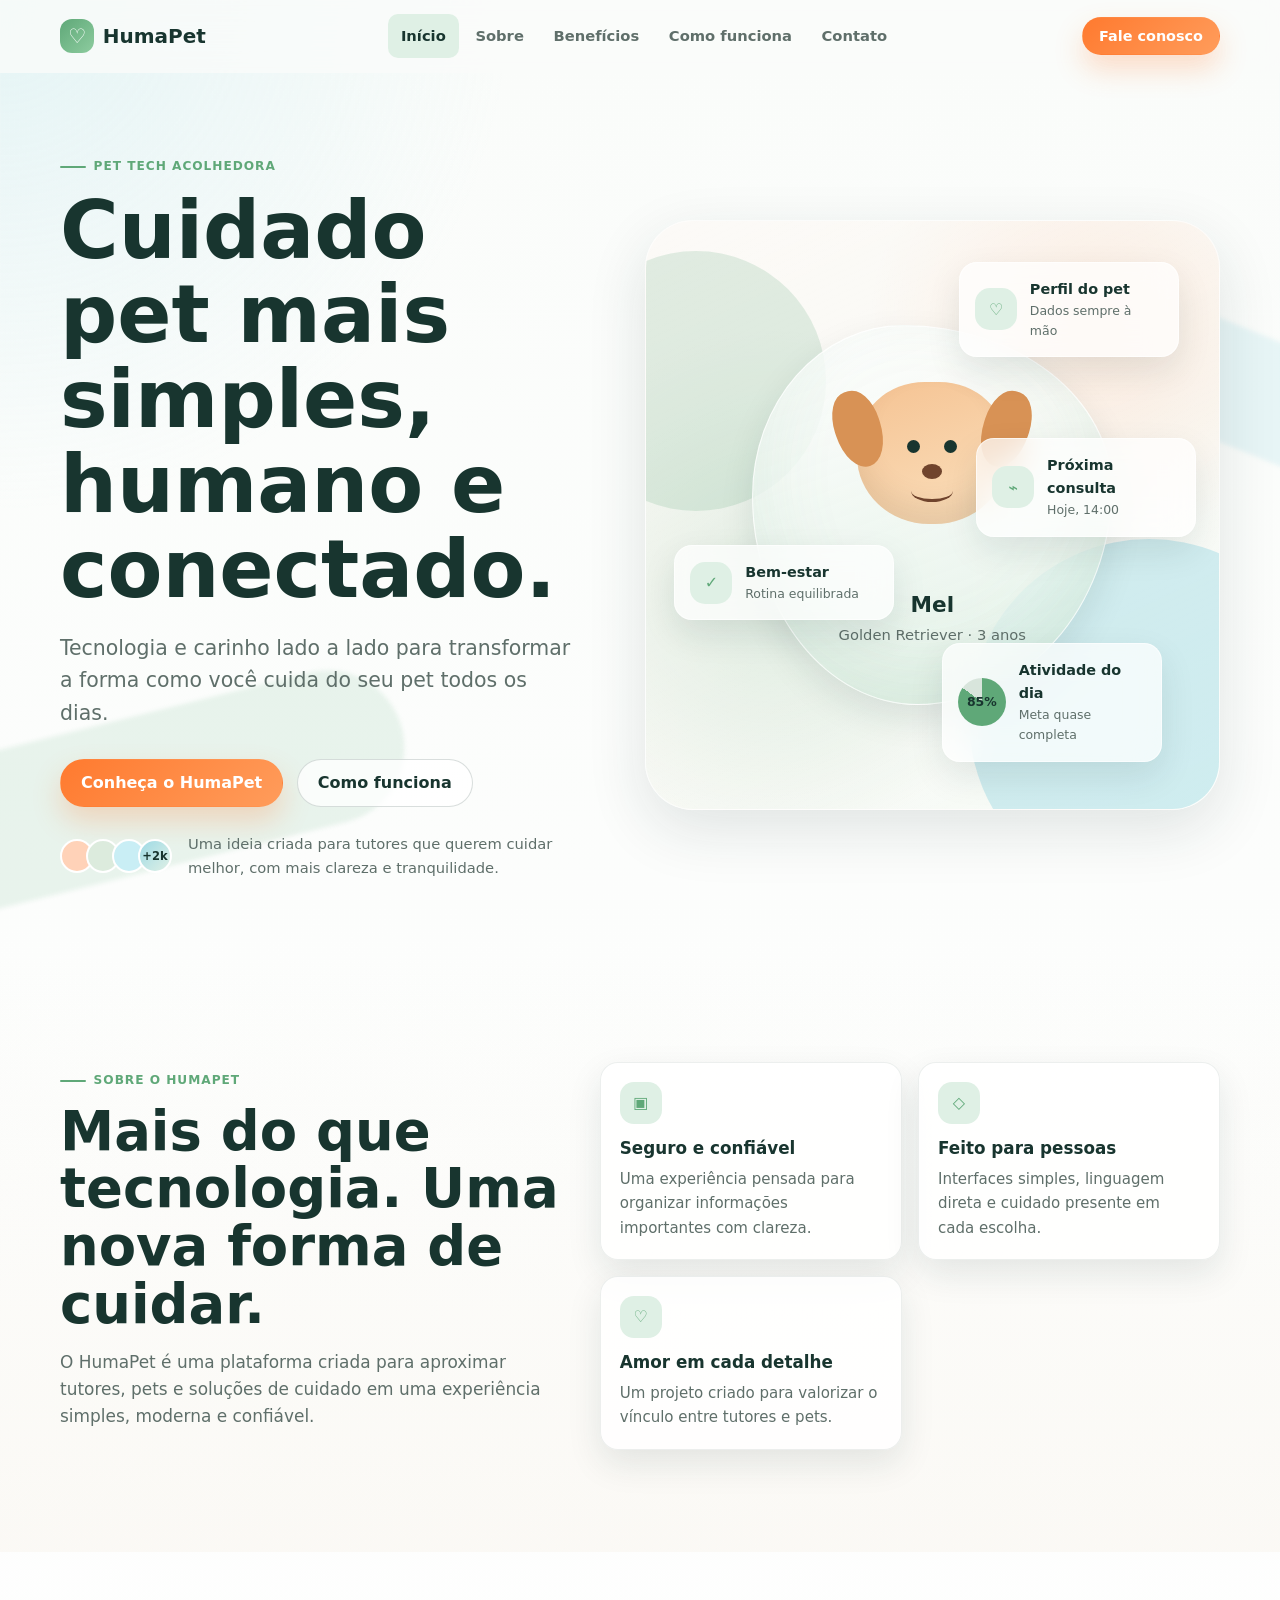
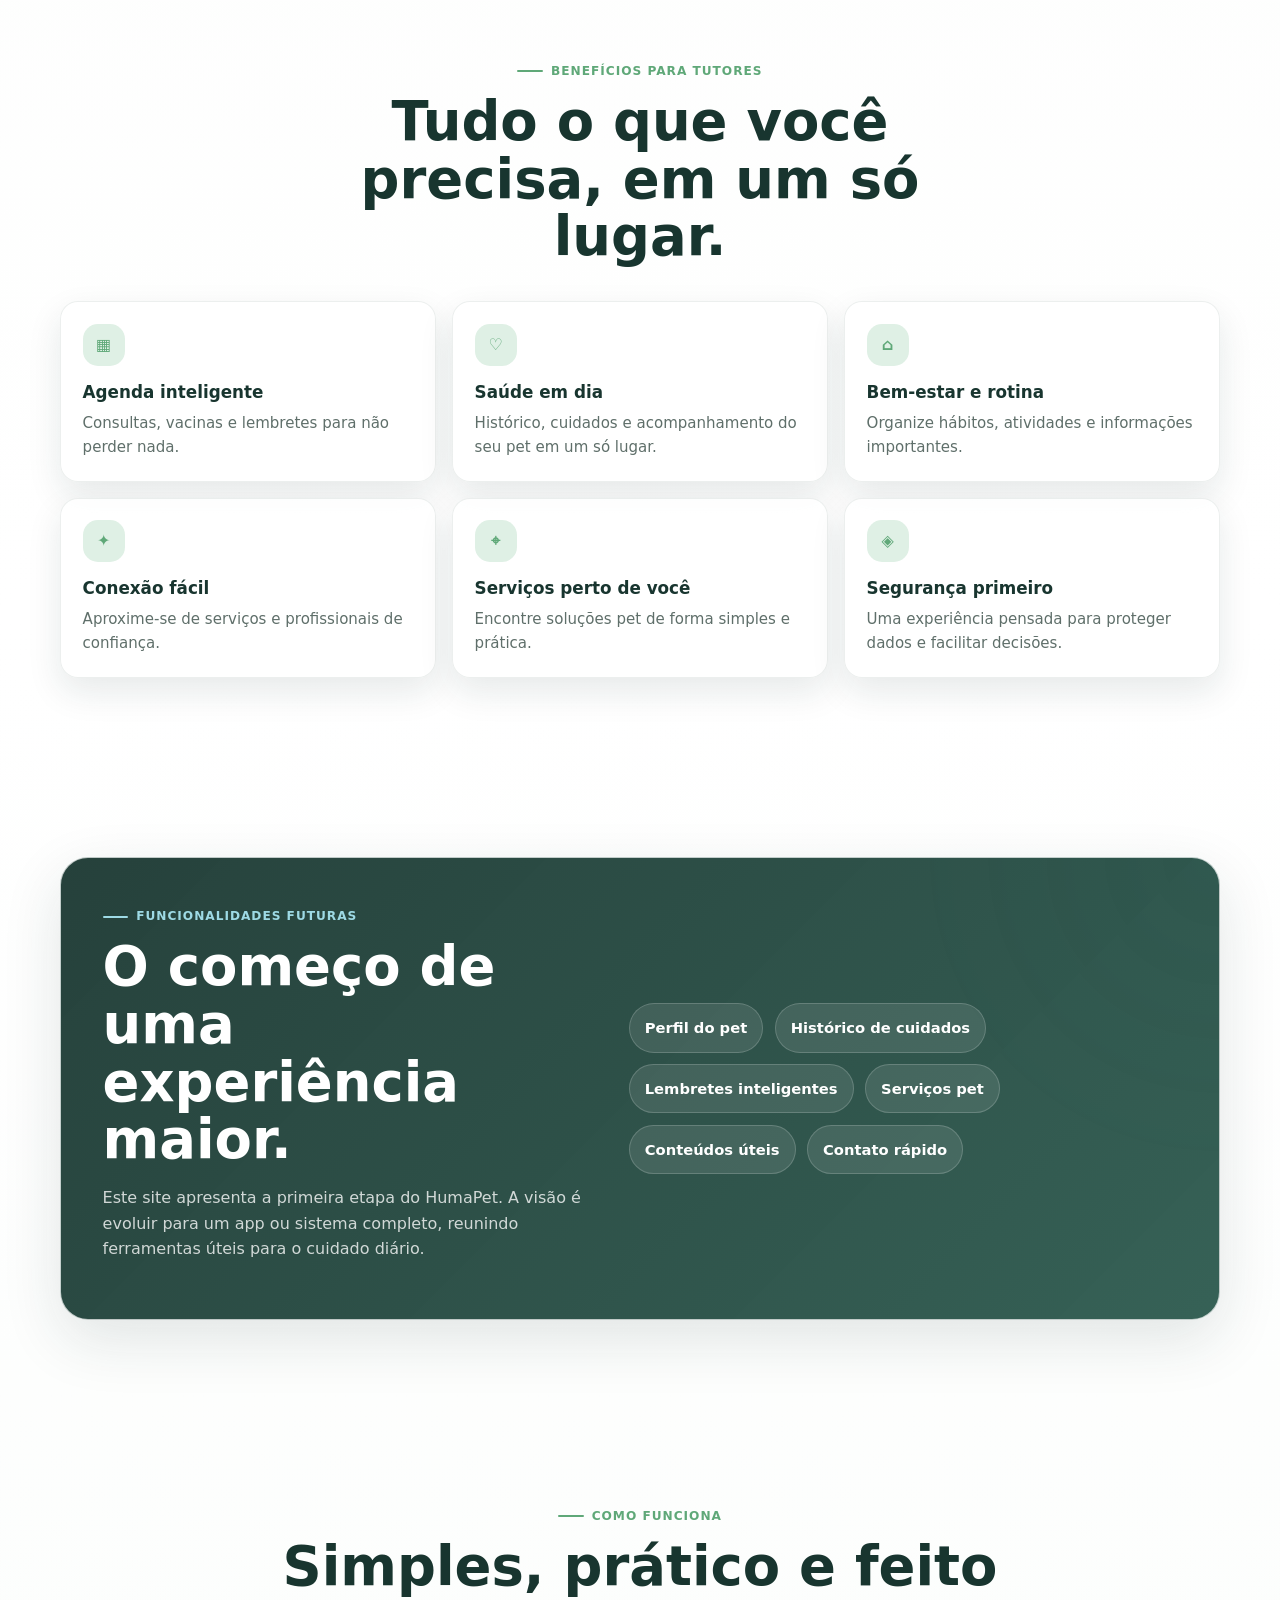
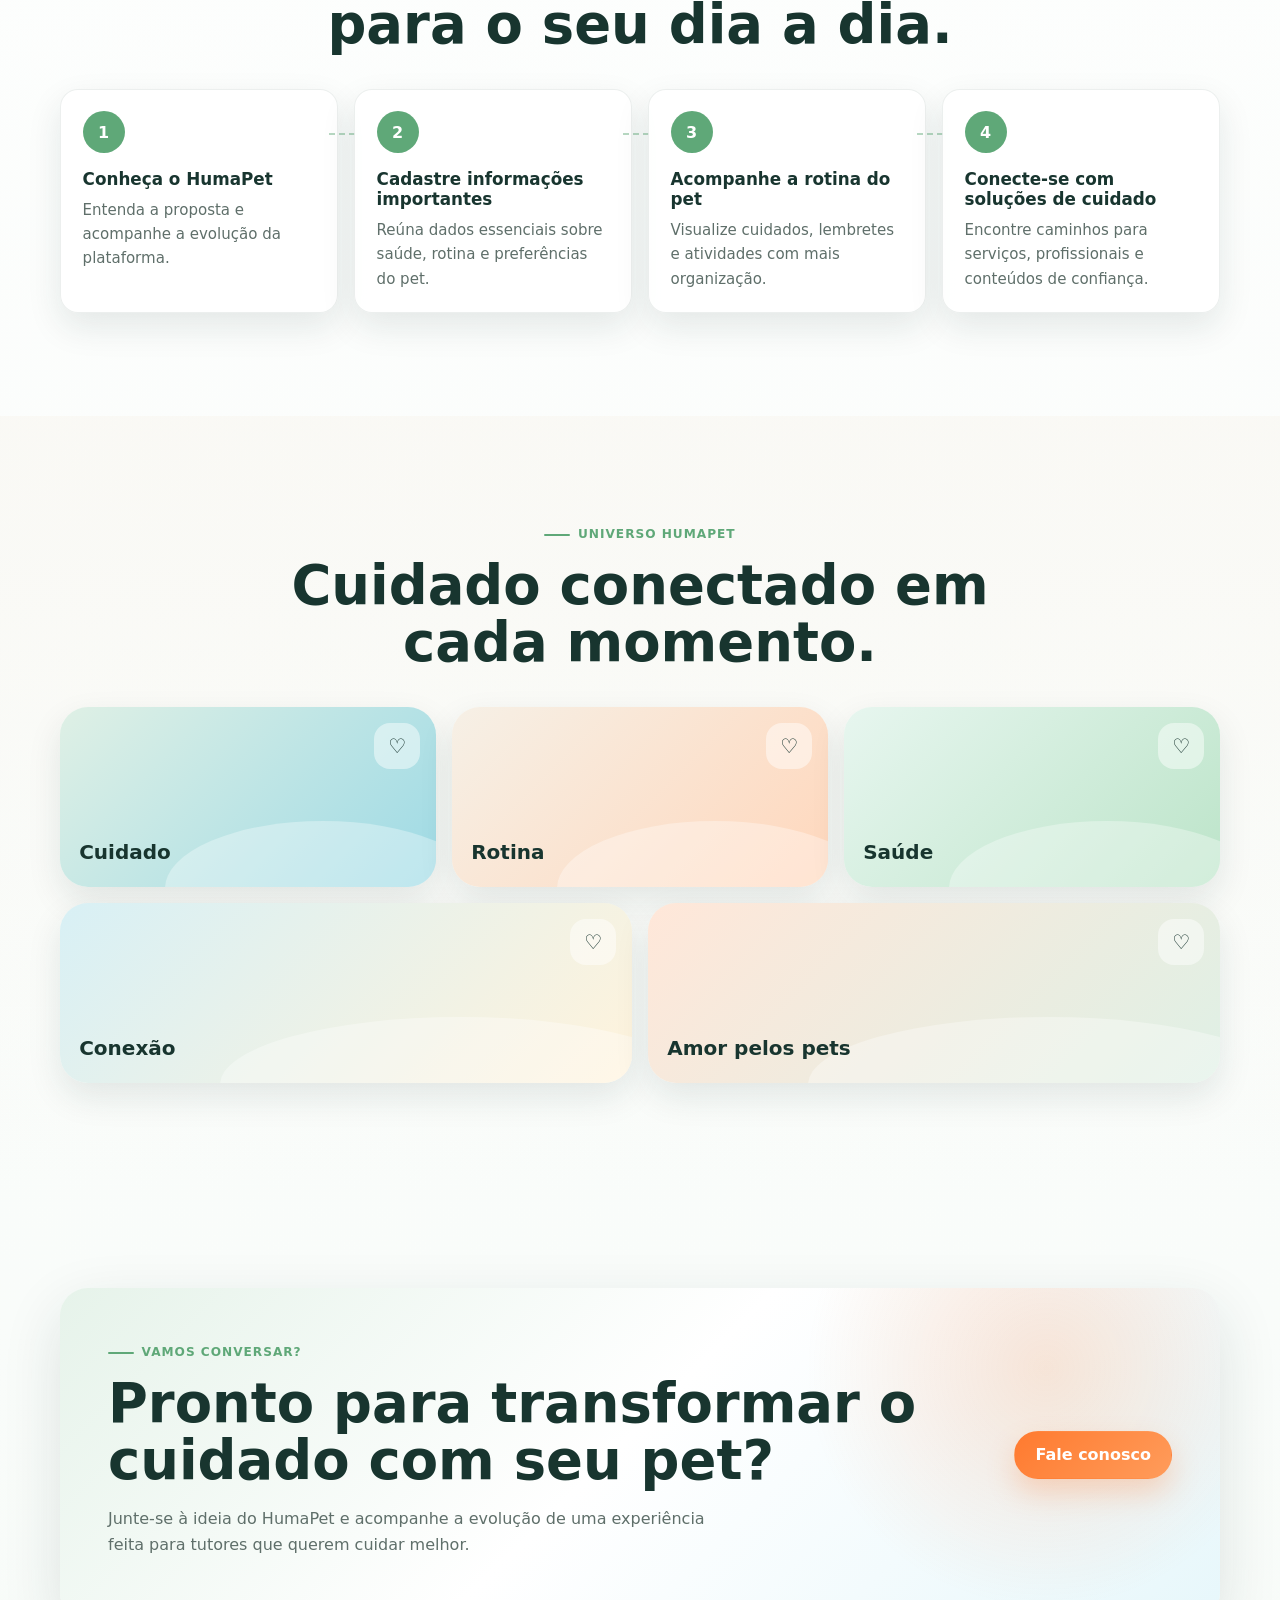
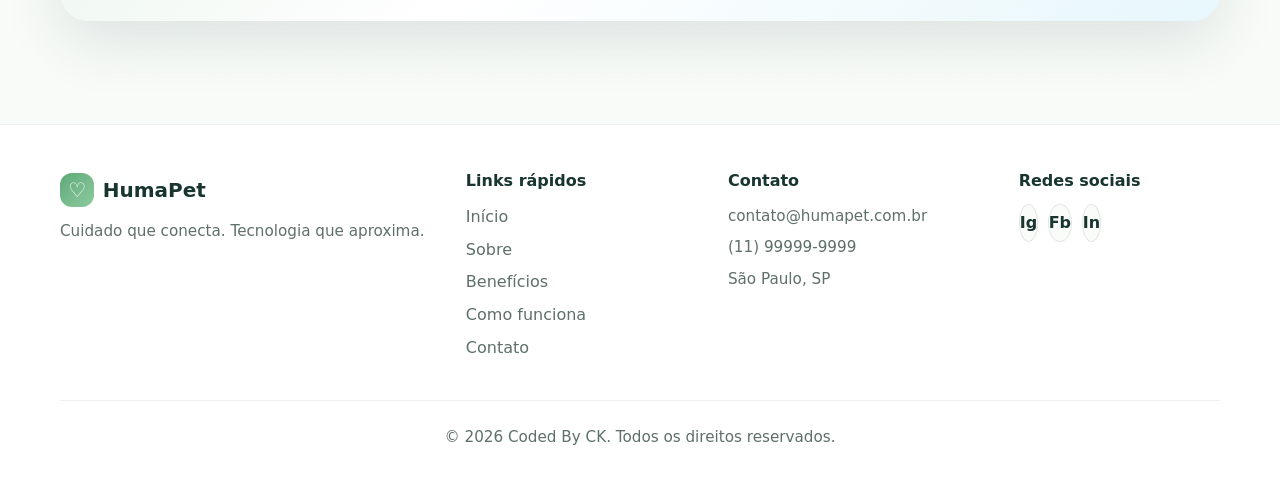
==== index.html @ 382ab10e "Adiciona projeto HumaPet Social completo" ====
<!DOCTYPE html>
<html lang="pt-BR">
<head>
  <meta charset="UTF-8">
  <meta name="viewport" content="width=device-width, initial-scale=1.0">
  <meta name="description" content="HumaPet é uma pet tech acolhedora que conecta tecnologia, cuidado animal e pessoas para simplificar a rotina de tutores e pets.">
  <meta name="keywords" content="HumaPet, pet tech, cuidado pet, saúde animal, tecnologia para pets, tutores">
  <meta name="author" content="Coded By CK">
  <meta name="theme-color" content="#5FA878">
  <title>HumaPet | Cuidado pet mais simples e conectado</title>
  <link rel="stylesheet" href="assets/css/style.css">
</head>
<body>
  <a class="skip-link" href="#inicio">Pular para o conteúdo</a>

  <header class="site-header" id="siteHeader">
    <nav class="navbar container" aria-label="Navegação principal">
      <a class="brand" href="#inicio" aria-label="HumaPet - início">
        <span class="brand-mark" aria-hidden="true">♡</span>
        <span>HumaPet</span>
      </a>

      <button class="menu-toggle" id="menuToggle" type="button" aria-label="Abrir menu" aria-controls="navMenu" aria-expanded="false">
        <span></span>
        <span></span>
        <span></span>
      </button>

      <div class="nav-menu" id="navMenu">
        <a href="#inicio">Início</a>
        <a href="#sobre">Sobre</a>
        <a href="#beneficios">Benefícios</a>
        <a href="#como-funciona">Como funciona</a>
        <a href="#contato">Contato</a>
      </div>

      <a class="btn btn-small btn-primary header-cta" href="https://wa.me/5500000000000" target="_blank" rel="noopener" aria-label="Fale conosco pelo WhatsApp">
        Fale conosco
      </a>
    </nav>
  </header>

  <main>
    <section class="hero section" id="inicio">
      <div class="hero-bg-shape shape-one" aria-hidden="true"></div>
      <div class="hero-bg-shape shape-two" aria-hidden="true"></div>

      <div class="container hero-grid">
        <div class="hero-content reveal">
          <span class="section-kicker">Pet tech acolhedora</span>
          <h1>Cuidado pet mais simples, humano e conectado.</h1>
          <p>
            Tecnologia e carinho lado a lado para transformar a forma como você cuida do seu pet todos os dias.
          </p>

          <div class="hero-actions">
            <a class="btn btn-primary" href="#sobre">Conheça o HumaPet</a>
            <a class="btn btn-secondary" href="#como-funciona">Como funciona</a>
          </div>

          <div class="hero-trust" aria-label="Indicadores de confiança">
            <div class="avatar-stack" aria-hidden="true">
              <span></span>
              <span></span>
              <span></span>
              <span>+2k</span>
            </div>
            <p>Uma ideia criada para tutores que querem cuidar melhor, com mais clareza e tranquilidade.</p>
          </div>
        </div>

        <div class="hero-visual reveal" aria-label="Prévia visual do ecossistema HumaPet">
          <div class="pet-orbit" aria-hidden="true">
            <div class="pet-card pet-main">
              <div class="pet-face">
                <span class="ear left"></span>
                <span class="ear right"></span>
                <span class="eye left"></span>
                <span class="eye right"></span>
                <span class="nose"></span>
                <span class="smile"></span>
              </div>
              <div>
                <strong>Mel</strong>
                <span>Golden Retriever · 3 anos</span>
              </div>
            </div>
          </div>

          <article class="floating-card profile-card">
            <span class="card-icon">♡</span>
            <div>
              <strong>Perfil do pet</strong>
              <small>Dados sempre à mão</small>
            </div>
          </article>

          <article class="floating-card consult-card">
            <span class="card-icon">⌁</span>
            <div>
              <strong>Próxima consulta</strong>
              <small>Hoje, 14:00</small>
            </div>
          </article>

          <article class="floating-card wellness-card">
            <span class="card-icon">✓</span>
            <div>
              <strong>Bem-estar</strong>
              <small>Rotina equilibrada</small>
            </div>
          </article>

          <article class="floating-card activity-card">
            <div class="progress-ring" aria-hidden="true">85%</div>
            <div>
              <strong>Atividade do dia</strong>
              <small>Meta quase completa</small>
            </div>
          </article>
        </div>
      </div>
    </section>

    <section class="section about" id="sobre">
      <div class="container split-layout">
        <div class="section-copy reveal">
          <span class="section-kicker">Sobre o HumaPet</span>
          <h2>Mais do que tecnologia. Uma nova forma de cuidar.</h2>
          <p>
            O HumaPet é uma plataforma criada para aproximar tutores, pets e soluções de cuidado em uma experiência simples, moderna e confiável.
          </p>
        </div>

        <div class="mini-card-grid">
          <article class="mini-card reveal">
            <span>▣</span>
            <h3>Seguro e confiável</h3>
            <p>Uma experiência pensada para organizar informações importantes com clareza.</p>
          </article>
          <article class="mini-card reveal">
            <span>◇</span>
            <h3>Feito para pessoas</h3>
            <p>Interfaces simples, linguagem direta e cuidado presente em cada escolha.</p>
          </article>
          <article class="mini-card reveal">
            <span>♡</span>
            <h3>Amor em cada detalhe</h3>
            <p>Um projeto criado para valorizar o vínculo entre tutores e pets.</p>
          </article>
        </div>
      </div>
    </section>

    <section class="section benefits" id="beneficios">
      <div class="container">
        <div class="section-heading reveal">
          <span class="section-kicker">Benefícios para tutores</span>
          <h2>Tudo o que você precisa, em um só lugar.</h2>
        </div>

        <div class="card-grid">
          <article class="feature-card reveal">
            <span class="feature-icon">▦</span>
            <h3>Agenda inteligente</h3>
            <p>Consultas, vacinas e lembretes para não perder nada.</p>
          </article>
          <article class="feature-card reveal">
            <span class="feature-icon">♡</span>
            <h3>Saúde em dia</h3>
            <p>Histórico, cuidados e acompanhamento do seu pet em um só lugar.</p>
          </article>
          <article class="feature-card reveal">
            <span class="feature-icon">⌂</span>
            <h3>Bem-estar e rotina</h3>
            <p>Organize hábitos, atividades e informações importantes.</p>
          </article>
          <article class="feature-card reveal">
            <span class="feature-icon">✦</span>
            <h3>Conexão fácil</h3>
            <p>Aproxime-se de serviços e profissionais de confiança.</p>
          </article>
          <article class="feature-card reveal">
            <span class="feature-icon">⌖</span>
            <h3>Serviços perto de você</h3>
            <p>Encontre soluções pet de forma simples e prática.</p>
          </article>
          <article class="feature-card reveal">
            <span class="feature-icon">◈</span>
            <h3>Segurança primeiro</h3>
            <p>Uma experiência pensada para proteger dados e facilitar decisões.</p>
          </article>
        </div>
      </div>
    </section>

    <section class="section future" id="funcionalidades">
      <div class="container feature-strip reveal">
        <div>
          <span class="section-kicker">Funcionalidades futuras</span>
          <h2>O começo de uma experiência maior.</h2>
          <p>
            Este site apresenta a primeira etapa do HumaPet. A visão é evoluir para um app ou sistema completo, reunindo ferramentas úteis para o cuidado diário.
          </p>
        </div>

        <div class="future-list" aria-label="Funcionalidades previstas">
          <span>Perfil do pet</span>
          <span>Histórico de cuidados</span>
          <span>Lembretes inteligentes</span>
          <span>Serviços pet</span>
          <span>Conteúdos úteis</span>
          <span>Contato rápido</span>
        </div>
      </div>
    </section>

    <section class="section how" id="como-funciona">
      <div class="container">
        <div class="section-heading reveal">
          <span class="section-kicker">Como funciona</span>
          <h2>Simples, prático e feito para o seu dia a dia.</h2>
        </div>

        <div class="steps">
          <article class="step-card reveal">
            <span>1</span>
            <h3>Conheça o HumaPet</h3>
            <p>Entenda a proposta e acompanhe a evolução da plataforma.</p>
          </article>
          <article class="step-card reveal">
            <span>2</span>
            <h3>Cadastre informações importantes</h3>
            <p>Reúna dados essenciais sobre saúde, rotina e preferências do pet.</p>
          </article>
          <article class="step-card reveal">
            <span>3</span>
            <h3>Acompanhe a rotina do pet</h3>
            <p>Visualize cuidados, lembretes e atividades com mais organização.</p>
          </article>
          <article class="step-card reveal">
            <span>4</span>
            <h3>Conecte-se com soluções de cuidado</h3>
            <p>Encontre caminhos para serviços, profissionais e conteúdos de confiança.</p>
          </article>
        </div>
      </div>
    </section>

    <section class="section visual-gallery" aria-labelledby="galeria-title">
      <div class="container">
        <div class="section-heading reveal">
          <span class="section-kicker">Universo HumaPet</span>
          <h2 id="galeria-title">Cuidado conectado em cada momento.</h2>
        </div>

        <div class="gallery-grid">
          <article class="gallery-card care reveal">
            <span>Cuidado</span>
          </article>
          <article class="gallery-card routine reveal">
            <span>Rotina</span>
          </article>
          <article class="gallery-card health reveal">
            <span>Saúde</span>
          </article>
          <article class="gallery-card connection reveal">
            <span>Conexão</span>
          </article>
          <article class="gallery-card love reveal">
            <span>Amor pelos pets</span>
          </article>
        </div>
      </div>
    </section>

    <section class="section final-cta" id="contato">
      <div class="container cta-panel reveal">
        <div>
          <span class="section-kicker">Vamos conversar?</span>
          <h2>Pronto para transformar o cuidado com seu pet?</h2>
          <p>
            Junte-se à ideia do HumaPet e acompanhe a evolução de uma experiência feita para tutores que querem cuidar melhor.
          </p>
        </div>
        <a class="btn btn-primary" href="https://wa.me/5500000000000" target="_blank" rel="noopener" aria-label="Fale conosco pelo WhatsApp">
          Fale conosco
        </a>
      </div>
    </section>
  </main>

  <footer class="site-footer">
    <div class="container footer-grid">
      <div>
        <a class="brand footer-brand" href="#inicio" aria-label="HumaPet - início">
          <span class="brand-mark" aria-hidden="true">♡</span>
          <span>HumaPet</span>
        </a>
        <p>Cuidado que conecta. Tecnologia que aproxima.</p>
      </div>

      <div>
        <h2>Links rápidos</h2>
        <a href="#inicio">Início</a>
        <a href="#sobre">Sobre</a>
        <a href="#beneficios">Benefícios</a>
        <a href="#como-funciona">Como funciona</a>
        <a href="#contato">Contato</a>
      </div>

      <div>
        <h2>Contato</h2>
        <p>contato@humapet.com.br</p>
        <p>(11) 99999-9999</p>
        <p>São Paulo, SP</p>
      </div>

      <div>
        <h2>Redes sociais</h2>
        <div class="social-links">
          <a href="#" aria-label="Instagram da HumaPet">Ig</a>
          <a href="#" aria-label="Facebook da HumaPet">Fb</a>
          <a href="#" aria-label="LinkedIn da HumaPet">In</a>
        </div>
      </div>
    </div>

    <div class="container footer-bottom">
      <p>© 2026 Coded By CK. Todos os direitos reservados.</p>
    </div>
  </footer>

  <button class="back-to-top" id="backToTop" type="button" aria-label="Voltar ao topo">↑</button>

  <script src="assets/js/script.js"></script>
</body>
</html>
---- assets/css/style.css ----
:root {
  --color-primary: #5fa878;
  --color-primary-soft: #dff0e5;
  --color-primary-dark: #18352f;
  --color-aqua: #9edae5;
  --color-cream: #f6f0e6;
  --color-ice: #fafcfa;
  --color-white: #ffffff;
  --color-cta: #ff7a2f;
  --color-cta-dark: #de5d17;
  --color-text: #17211f;
  --color-muted: #5f6f6a;
  --color-line: rgba(23, 33, 31, 0.1);
  --shadow-soft: 0 20px 60px rgba(24, 53, 47, 0.12);
  --shadow-card: 0 14px 34px rgba(24, 53, 47, 0.1);
  --radius-sm: 10px;
  --radius-md: 18px;
  --radius-lg: 28px;
  --container: 1160px;
  --section-space: clamp(4rem, 8vw, 7rem);
}

* {
  box-sizing: border-box;
}

html {
  scroll-behavior: smooth;
  scroll-padding-top: 88px;
}

body {
  margin: 0;
  font-family: system-ui, -apple-system, BlinkMacSystemFont, "Segoe UI", sans-serif;
  color: var(--color-text);
  background:
    radial-gradient(circle at top left, rgba(158, 218, 229, 0.24), transparent 32rem),
    linear-gradient(180deg, var(--color-ice), #ffffff 42%, #f7fbf8);
  line-height: 1.6;
  overflow-x: hidden;
}

img,
svg {
  max-width: 100%;
  display: block;
}

a {
  color: inherit;
  text-decoration: none;
}

button,
input,
textarea {
  font: inherit;
}

:focus-visible {
  outline: 3px solid rgba(255, 122, 47, 0.55);
  outline-offset: 4px;
}

.skip-link {
  position: fixed;
  top: 1rem;
  left: 1rem;
  z-index: 1000;
  transform: translateY(-160%);
  padding: 0.75rem 1rem;
  border-radius: var(--radius-sm);
  background: var(--color-primary-dark);
  color: var(--color-white);
  transition: transform 0.2s ease;
}

.skip-link:focus {
  transform: translateY(0);
}

.container {
  width: min(var(--container), calc(100% - 2rem));
  margin-inline: auto;
}

.section {
  position: relative;
  padding-block: var(--section-space);
}

.section-kicker {
  display: inline-flex;
  align-items: center;
  gap: 0.5rem;
  margin-bottom: 0.75rem;
  color: var(--color-primary);
  font-size: 0.76rem;
  font-weight: 800;
  letter-spacing: 0.08em;
  text-transform: uppercase;
}

.section-kicker::before {
  content: "";
  width: 1.6rem;
  height: 2px;
  border-radius: 99px;
  background: currentColor;
}

h1,
h2,
h3,
p {
  margin-top: 0;
}

h1,
h2 {
  color: var(--color-primary-dark);
  line-height: 1.06;
}

h1 {
  max-width: 680px;
  margin-bottom: 1.2rem;
  font-size: clamp(2.45rem, 8vw, 5rem);
}

h2 {
  margin-bottom: 1rem;
  font-size: clamp(2rem, 5vw, 3.4rem);
}

h3 {
  margin-bottom: 0.55rem;
  color: var(--color-primary-dark);
  font-size: 1.05rem;
  line-height: 1.2;
}

p {
  color: var(--color-muted);
}

.btn {
  display: inline-flex;
  align-items: center;
  justify-content: center;
  min-height: 48px;
  padding: 0.85rem 1.25rem;
  border: 1px solid transparent;
  border-radius: 999px;
  font-weight: 800;
  line-height: 1;
  transition: transform 0.2s ease, box-shadow 0.2s ease, background 0.2s ease, border-color 0.2s ease;
}

.btn:hover {
  transform: translateY(-2px);
}

.btn-primary {
  background: linear-gradient(135deg, var(--color-cta), #ff9c5b);
  color: var(--color-white);
  box-shadow: 0 14px 28px rgba(255, 122, 47, 0.25);
}

.btn-primary:hover {
  background: linear-gradient(135deg, var(--color-cta-dark), var(--color-cta));
}

.btn-secondary {
  border-color: rgba(24, 53, 47, 0.16);
  background: rgba(255, 255, 255, 0.78);
  color: var(--color-primary-dark);
}

.btn-secondary:hover {
  border-color: rgba(95, 168, 120, 0.42);
  box-shadow: var(--shadow-card);
}

.btn-small {
  min-height: 38px;
  padding: 0.7rem 1rem;
  font-size: 0.9rem;
}

.site-header {
  position: sticky;
  top: 0;
  z-index: 100;
  border-bottom: 1px solid transparent;
  background: rgba(250, 252, 250, 0.78);
  backdrop-filter: blur(18px);
  transition: box-shadow 0.2s ease, border-color 0.2s ease, background 0.2s ease;
}

.site-header.is-scrolled {
  border-color: rgba(24, 53, 47, 0.08);
  background: rgba(250, 252, 250, 0.92);
  box-shadow: 0 10px 30px rgba(24, 53, 47, 0.08);
}

.navbar {
  display: flex;
  align-items: center;
  justify-content: space-between;
  min-height: 72px;
  gap: 1rem;
}

.brand {
  display: inline-flex;
  align-items: center;
  gap: 0.55rem;
  color: var(--color-primary-dark);
  font-size: 1.25rem;
  font-weight: 900;
}

.brand-mark {
  display: grid;
  place-items: center;
  width: 34px;
  height: 34px;
  border-radius: 12px;
  background: linear-gradient(135deg, var(--color-primary), #8dcc9f);
  color: var(--color-white);
  line-height: 1;
}

.menu-toggle {
  position: relative;
  z-index: 102;
  display: grid;
  gap: 5px;
  width: 44px;
  height: 44px;
  padding: 0.75rem;
  border: 1px solid rgba(24, 53, 47, 0.12);
  border-radius: 50%;
  background: rgba(255, 255, 255, 0.78);
  cursor: pointer;
}

.menu-toggle span {
  display: block;
  height: 2px;
  border-radius: 99px;
  background: var(--color-primary-dark);
  transition: transform 0.2s ease, opacity 0.2s ease;
}

.menu-toggle.is-open span:nth-child(1) {
  transform: translateY(7px) rotate(45deg);
}

.menu-toggle.is-open span:nth-child(2) {
  opacity: 0;
}

.menu-toggle.is-open span:nth-child(3) {
  transform: translateY(-7px) rotate(-45deg);
}

.nav-menu {
  position: fixed;
  inset: 72px 1rem auto;
  z-index: 101;
  display: grid;
  gap: 0.3rem;
  padding: 1rem;
  border: 1px solid rgba(24, 53, 47, 0.1);
  border-radius: var(--radius-md);
  background: rgba(255, 255, 255, 0.96);
  box-shadow: var(--shadow-soft);
  opacity: 0;
  pointer-events: none;
  transform: translateY(-12px);
  transition: opacity 0.2s ease, transform 0.2s ease;
}

.nav-menu.is-open {
  opacity: 1;
  pointer-events: auto;
  transform: translateY(0);
}

.nav-menu a {
  padding: 0.85rem 1rem;
  border-radius: var(--radius-sm);
  color: var(--color-muted);
  font-weight: 750;
}

.nav-menu a:hover,
.nav-menu a.is-active {
  background: var(--color-primary-soft);
  color: var(--color-primary-dark);
}

.header-cta {
  display: none;
}

.hero {
  min-height: calc(100svh - 72px);
  display: grid;
  align-items: center;
  padding-top: clamp(3rem, 6vw, 5rem);
}

.hero-grid {
  display: grid;
  gap: 3rem;
  align-items: center;
}

.hero-content p {
  max-width: 580px;
  margin-bottom: 1.8rem;
  font-size: clamp(1.05rem, 2vw, 1.28rem);
}

.hero-actions {
  display: flex;
  flex-wrap: wrap;
  gap: 0.85rem;
}

.hero-trust {
  display: flex;
  align-items: center;
  gap: 1rem;
  margin-top: 1.6rem;
}

.hero-trust p {
  max-width: 430px;
  margin: 0;
  font-size: 0.92rem;
}

.avatar-stack {
  display: flex;
  flex-shrink: 0;
}

.avatar-stack span {
  display: grid;
  place-items: center;
  width: 34px;
  height: 34px;
  margin-left: -8px;
  border: 2px solid var(--color-white);
  border-radius: 50%;
  background: linear-gradient(135deg, var(--color-aqua), var(--color-primary-soft));
  color: var(--color-primary-dark);
  font-size: 0.72rem;
  font-weight: 900;
}

.avatar-stack span:first-child {
  margin-left: 0;
  background: #ffd2b8;
}

.avatar-stack span:nth-child(2) {
  background: #dcebdd;
}

.avatar-stack span:nth-child(3) {
  background: #c9eef5;
}

.hero-visual {
  position: relative;
  min-height: 520px;
  border: 1px solid rgba(255, 255, 255, 0.68);
  border-radius: clamp(1.5rem, 5vw, 3rem);
  background:
    linear-gradient(155deg, rgba(255, 255, 255, 0.68), rgba(255, 255, 255, 0.22)),
    radial-gradient(circle at 78% 18%, rgba(255, 122, 47, 0.24), transparent 14rem),
    radial-gradient(circle at 22% 62%, rgba(95, 168, 120, 0.3), transparent 16rem),
    linear-gradient(145deg, var(--color-cream), #f4fbf6);
  box-shadow: var(--shadow-soft);
  overflow: hidden;
}

.hero-visual::before,
.hero-visual::after {
  content: "";
  position: absolute;
  border-radius: 50%;
}

.hero-visual::before {
  width: 360px;
  height: 360px;
  right: -110px;
  bottom: -90px;
  background: rgba(158, 218, 229, 0.45);
}

.hero-visual::after {
  width: 260px;
  height: 260px;
  left: -80px;
  top: 30px;
  background: rgba(95, 168, 120, 0.18);
}

.pet-orbit {
  position: absolute;
  inset: 5%;
  z-index: 1;
  display: grid;
  place-items: center;
}

.pet-card {
  display: grid;
  place-items: center;
  gap: 1rem;
  width: min(78%, 360px);
  min-height: 380px;
  padding: 2rem;
  border: 1px solid rgba(255, 255, 255, 0.62);
  border-radius: 42% 58% 54% 46% / 45% 43% 57% 55%;
  background: linear-gradient(160deg, rgba(255, 255, 255, 0.85), rgba(223, 240, 229, 0.72));
  box-shadow: inset 0 -30px 80px rgba(95, 168, 120, 0.12), var(--shadow-card);
  text-align: center;
}

.pet-card strong {
  display: block;
  color: var(--color-primary-dark);
  font-size: 1.35rem;
}

.pet-card span {
  color: var(--color-muted);
  font-size: 0.92rem;
}

.pet-face {
  position: relative;
  width: 150px;
  height: 142px;
  border-radius: 45% 45% 48% 48%;
  background: linear-gradient(160deg, #f5c393, #fbe0bd);
  box-shadow: inset 0 -18px 26px rgba(99, 67, 34, 0.12);
}

.pet-face .ear {
  position: absolute;
  top: 8px;
  width: 46px;
  height: 78px;
  border-radius: 50% 50% 55% 55%;
  background: #d89255;
}

.pet-face .ear.left {
  left: -22px;
  transform: rotate(-18deg);
}

.pet-face .ear.right {
  right: -22px;
  transform: rotate(18deg);
}

.pet-face .eye {
  position: absolute;
  top: 58px;
  width: 13px;
  height: 13px;
  border-radius: 50%;
  background: var(--color-primary-dark);
}

.pet-face .eye.left {
  left: 50px;
}

.pet-face .eye.right {
  right: 50px;
}

.pet-face .nose {
  position: absolute;
  top: 82px;
  left: 50%;
  width: 20px;
  height: 15px;
  border-radius: 50%;
  background: #70442d;
  transform: translateX(-50%);
}

.pet-face .smile {
  position: absolute;
  top: 98px;
  left: 50%;
  width: 42px;
  height: 22px;
  border-bottom: 3px solid #70442d;
  border-radius: 50%;
  transform: translateX(-50%);
}

.floating-card {
  position: absolute;
  z-index: 2;
  display: flex;
  align-items: center;
  gap: 0.8rem;
  width: min(78vw, 220px);
  padding: 0.95rem;
  border: 1px solid rgba(255, 255, 255, 0.64);
  border-radius: var(--radius-md);
  background: rgba(255, 255, 255, 0.72);
  box-shadow: var(--shadow-card);
  backdrop-filter: blur(16px);
  animation: floatCard 5s ease-in-out infinite;
}

.floating-card strong,
.floating-card small {
  display: block;
}

.floating-card strong {
  color: var(--color-primary-dark);
  font-size: 0.9rem;
}

.floating-card small {
  color: var(--color-muted);
  font-size: 0.78rem;
}

.card-icon,
.feature-icon {
  display: grid;
  place-items: center;
  flex-shrink: 0;
  width: 42px;
  height: 42px;
  border-radius: 15px;
  background: var(--color-primary-soft);
  color: var(--color-primary);
  font-weight: 900;
}

.profile-card {
  top: 7%;
  right: 7%;
}

.consult-card {
  top: 37%;
  right: 4%;
  animation-delay: -1s;
}

.wellness-card {
  left: 5%;
  bottom: 32%;
  animation-delay: -2s;
}

.activity-card {
  right: 10%;
  bottom: 8%;
  animation-delay: -3s;
}

.progress-ring {
  display: grid;
  place-items: center;
  flex-shrink: 0;
  width: 48px;
  height: 48px;
  border-radius: 50%;
  background:
    conic-gradient(var(--color-primary) 0 85%, #d8e5dc 85% 100%);
  color: var(--color-primary-dark);
  font-size: 0.78rem;
  font-weight: 900;
}

.progress-ring::before {
  content: "";
  position: absolute;
}

.hero-bg-shape {
  position: absolute;
  pointer-events: none;
  border-radius: 999px;
  filter: blur(2px);
}

.shape-one {
  left: -10%;
  bottom: 10%;
  width: 42vw;
  height: 12vw;
  background: rgba(95, 168, 120, 0.12);
  transform: rotate(-14deg);
}

.shape-two {
  right: -8%;
  top: 28%;
  width: 26vw;
  height: 9vw;
  background: rgba(158, 218, 229, 0.22);
  transform: rotate(22deg);
}

.split-layout,
.feature-strip {
  display: grid;
  gap: 2rem;
  align-items: center;
}

.about {
  background: linear-gradient(180deg, rgba(255, 255, 255, 0), rgba(246, 240, 230, 0.36));
}

.section-copy p {
  max-width: 620px;
  font-size: 1.06rem;
}

.mini-card-grid {
  display: grid;
  gap: 1rem;
}

.mini-card,
.feature-card,
.step-card {
  border: 1px solid rgba(24, 53, 47, 0.08);
  border-radius: var(--radius-md);
  background: rgba(255, 255, 255, 0.82);
  box-shadow: var(--shadow-card);
  transition: transform 0.2s ease, box-shadow 0.2s ease, border-color 0.2s ease;
}

.mini-card:hover,
.feature-card:hover,
.step-card:hover {
  border-color: rgba(95, 168, 120, 0.25);
  box-shadow: 0 22px 46px rgba(24, 53, 47, 0.13);
  transform: translateY(-5px);
}

.mini-card {
  padding: 1.2rem;
}

.mini-card span {
  display: grid;
  place-items: center;
  width: 42px;
  height: 42px;
  margin-bottom: 0.9rem;
  border-radius: 14px;
  background: var(--color-primary-soft);
  color: var(--color-primary);
  font-weight: 900;
}

.mini-card p,
.feature-card p,
.step-card p {
  margin-bottom: 0;
  font-size: 0.94rem;
}

.section-heading {
  max-width: 720px;
  margin: 0 auto 2.2rem;
  text-align: center;
}

.section-heading .section-kicker {
  justify-content: center;
}

.card-grid {
  display: grid;
  gap: 1rem;
}

.feature-card {
  padding: 1.35rem;
}

.feature-icon {
  margin-bottom: 1rem;
}

.future {
  padding-block: clamp(3rem, 6vw, 5rem);
}

.feature-strip {
  padding: clamp(1.5rem, 4vw, 2.6rem);
  border: 1px solid rgba(255, 255, 255, 0.7);
  border-radius: var(--radius-lg);
  background:
    linear-gradient(135deg, rgba(24, 53, 47, 0.94), rgba(37, 84, 72, 0.92)),
    radial-gradient(circle at top right, rgba(158, 218, 229, 0.3), transparent 20rem);
  box-shadow: var(--shadow-soft);
}

.feature-strip h2,
.feature-strip p {
  color: var(--color-white);
}

.feature-strip p {
  opacity: 0.78;
}

.feature-strip .section-kicker {
  color: var(--color-aqua);
}

.future-list {
  display: flex;
  flex-wrap: wrap;
  gap: 0.7rem;
}

.future-list span {
  padding: 0.75rem 0.95rem;
  border: 1px solid rgba(255, 255, 255, 0.18);
  border-radius: 999px;
  background: rgba(255, 255, 255, 0.1);
  color: var(--color-white);
  font-size: 0.92rem;
  font-weight: 750;
}

.steps {
  display: grid;
  gap: 1rem;
  counter-reset: step;
}

.step-card {
  position: relative;
  padding: 1.35rem;
}

.step-card span {
  display: grid;
  place-items: center;
  width: 42px;
  height: 42px;
  margin-bottom: 1rem;
  border-radius: 50%;
  background: var(--color-primary);
  color: var(--color-white);
  font-weight: 900;
}

.visual-gallery {
  background: linear-gradient(180deg, rgba(246, 240, 230, 0.32), rgba(250, 252, 250, 0));
}

.gallery-grid {
  display: grid;
  gap: 1rem;
}

.gallery-card {
  position: relative;
  min-height: 180px;
  display: flex;
  align-items: end;
  padding: 1.2rem;
  border-radius: var(--radius-lg);
  background: var(--color-primary-soft);
  overflow: hidden;
  box-shadow: var(--shadow-card);
}

.gallery-card::before {
  content: "";
  position: absolute;
  inset: auto -12% -38% 28%;
  height: 75%;
  border-radius: 50% 50% 0 0;
  background: rgba(255, 255, 255, 0.32);
}

.gallery-card::after {
  content: "♡";
  position: absolute;
  top: 1rem;
  right: 1rem;
  display: grid;
  place-items: center;
  width: 46px;
  height: 46px;
  border-radius: 16px;
  background: rgba(255, 255, 255, 0.46);
  color: var(--color-primary-dark);
  font-size: 1.25rem;
  font-weight: 900;
}

.gallery-card span {
  position: relative;
  z-index: 1;
  color: var(--color-primary-dark);
  font-size: 1.25rem;
  font-weight: 900;
}

.care {
  background: linear-gradient(135deg, #dff0e5, #9edae5);
}

.routine {
  background: linear-gradient(135deg, #f6f0e6, #ffd7bc);
}

.health {
  background: linear-gradient(135deg, #e7f6ef, #bce4c9);
}

.connection {
  background: linear-gradient(135deg, #d8f0f5, #fff3dc);
}

.love {
  background: linear-gradient(135deg, #ffe7d9, #dff0e5);
}

.cta-panel {
  display: grid;
  gap: 1.5rem;
  align-items: center;
  padding: clamp(1.5rem, 5vw, 3rem);
  border-radius: var(--radius-lg);
  background:
    radial-gradient(circle at 85% 24%, rgba(255, 122, 47, 0.18), transparent 15rem),
    linear-gradient(135deg, #e6f3ea, #ffffff 48%, #e7f7fb);
  box-shadow: var(--shadow-soft);
}

.cta-panel p {
  max-width: 620px;
}

.site-footer {
  padding-block: 3rem 1.5rem;
  border-top: 1px solid rgba(24, 53, 47, 0.08);
  background: var(--color-white);
}

.footer-grid {
  display: grid;
  gap: 2rem;
}

.footer-brand {
  margin-bottom: 0.8rem;
}

.site-footer h2 {
  margin-bottom: 0.9rem;
  font-size: 1rem;
}

.site-footer a:not(.brand) {
  display: block;
  width: fit-content;
  margin-bottom: 0.45rem;
  color: var(--color-muted);
}

.site-footer a:not(.brand):hover {
  color: var(--color-primary);
}

.site-footer p {
  margin-bottom: 0.45rem;
  font-size: 0.95rem;
}

.social-links {
  display: flex;
  gap: 0.6rem;
}

.social-links a {
  display: grid !important;
  place-items: center;
  width: 38px;
  height: 38px;
  border: 1px solid rgba(24, 53, 47, 0.1);
  border-radius: 50%;
  background: var(--color-ice);
  color: var(--color-primary-dark) !important;
  font-weight: 800;
}

.footer-bottom {
  margin-top: 2rem;
  padding-top: 1.5rem;
  border-top: 1px solid rgba(24, 53, 47, 0.08);
  text-align: center;
}

.back-to-top {
  position: fixed;
  right: 1rem;
  bottom: 1rem;
  z-index: 90;
  display: grid;
  place-items: center;
  width: 46px;
  height: 46px;
  border: 0;
  border-radius: 50%;
  background: var(--color-primary-dark);
  color: var(--color-white);
  box-shadow: var(--shadow-card);
  cursor: pointer;
  opacity: 0;
  pointer-events: none;
  transform: translateY(10px);
  transition: opacity 0.2s ease, transform 0.2s ease, background 0.2s ease;
}

.back-to-top.is-visible {
  opacity: 1;
  pointer-events: auto;
  transform: translateY(0);
}

.back-to-top:hover {
  background: var(--color-primary);
}

.reveal {
  opacity: 0;
  transform: translateY(24px);
  transition: opacity 0.65s ease, transform 0.65s ease;
}

.reveal.is-visible {
  opacity: 1;
  transform: translateY(0);
}

@keyframes floatCard {
  0%,
  100% {
    transform: translateY(0);
  }

  50% {
    transform: translateY(-10px);
  }
}

@media (max-width: 359px) {
  .container {
    width: min(var(--container), calc(100% - 1.25rem));
  }

  .hero-actions .btn {
    width: 100%;
  }

  .hero-trust {
    align-items: flex-start;
    flex-direction: column;
  }

  .floating-card {
    width: 190px;
    padding: 0.75rem;
  }

  .profile-card,
  .consult-card,
  .activity-card {
    right: 3%;
  }

  .wellness-card {
    left: 3%;
  }
}

@media (min-width: 560px) {
  .card-grid,
  .mini-card-grid,
  .gallery-grid {
    grid-template-columns: repeat(2, minmax(0, 1fr));
  }

  .steps {
    grid-template-columns: repeat(2, minmax(0, 1fr));
  }

  .cta-panel {
    grid-template-columns: minmax(0, 1fr) auto;
  }
}

@media (min-width: 768px) {
  .header-cta {
    display: inline-flex;
  }

  .hero-visual {
    min-height: 590px;
  }

  .footer-grid {
    grid-template-columns: 1.3fr 0.8fr 0.9fr 0.7fr;
  }

  .gallery-grid {
    grid-template-columns: repeat(6, minmax(0, 1fr));
  }

  .gallery-card {
    grid-column: span 2;
  }

  .love,
  .connection {
    grid-column: span 3;
  }
}

@media (min-width: 940px) {
  .menu-toggle {
    display: none;
  }

  .nav-menu {
    position: static;
    display: flex;
    align-items: center;
    gap: 0.25rem;
    padding: 0;
    border: 0;
    border-radius: 0;
    background: transparent;
    box-shadow: none;
    opacity: 1;
    pointer-events: auto;
    transform: none;
  }

  .nav-menu a {
    padding: 0.65rem 0.8rem;
    font-size: 0.92rem;
  }

  .hero-grid {
    grid-template-columns: minmax(0, 0.95fr) minmax(430px, 1.05fr);
  }

  .split-layout {
    grid-template-columns: minmax(0, 0.9fr) minmax(420px, 1.1fr);
  }

  .card-grid {
    grid-template-columns: repeat(3, minmax(0, 1fr));
  }

  .feature-strip {
    grid-template-columns: minmax(0, 0.9fr) minmax(390px, 1fr);
  }

  .steps {
    grid-template-columns: repeat(4, minmax(0, 1fr));
  }

  .step-card::after {
    content: "";
    position: absolute;
    top: 2.7rem;
    left: calc(100% - 0.5rem);
    width: 1.6rem;
    border-top: 2px dashed rgba(95, 168, 120, 0.45);
  }

  .step-card:last-child::after {
    display: none;
  }
}

@media (min-width: 1200px) {
  .hero {
    padding-bottom: 5rem;
  }

  .hero-grid {
    gap: 4rem;
  }
}

@media (prefers-reduced-motion: reduce) {
  *,
  *::before,
  *::after {
    scroll-behavior: auto !important;
    animation-duration: 0.01ms !important;
    animation-iteration-count: 1 !important;
    transition-duration: 0.01ms !important;
  }

  .reveal {
    opacity: 1;
    transform: none;
  }
}
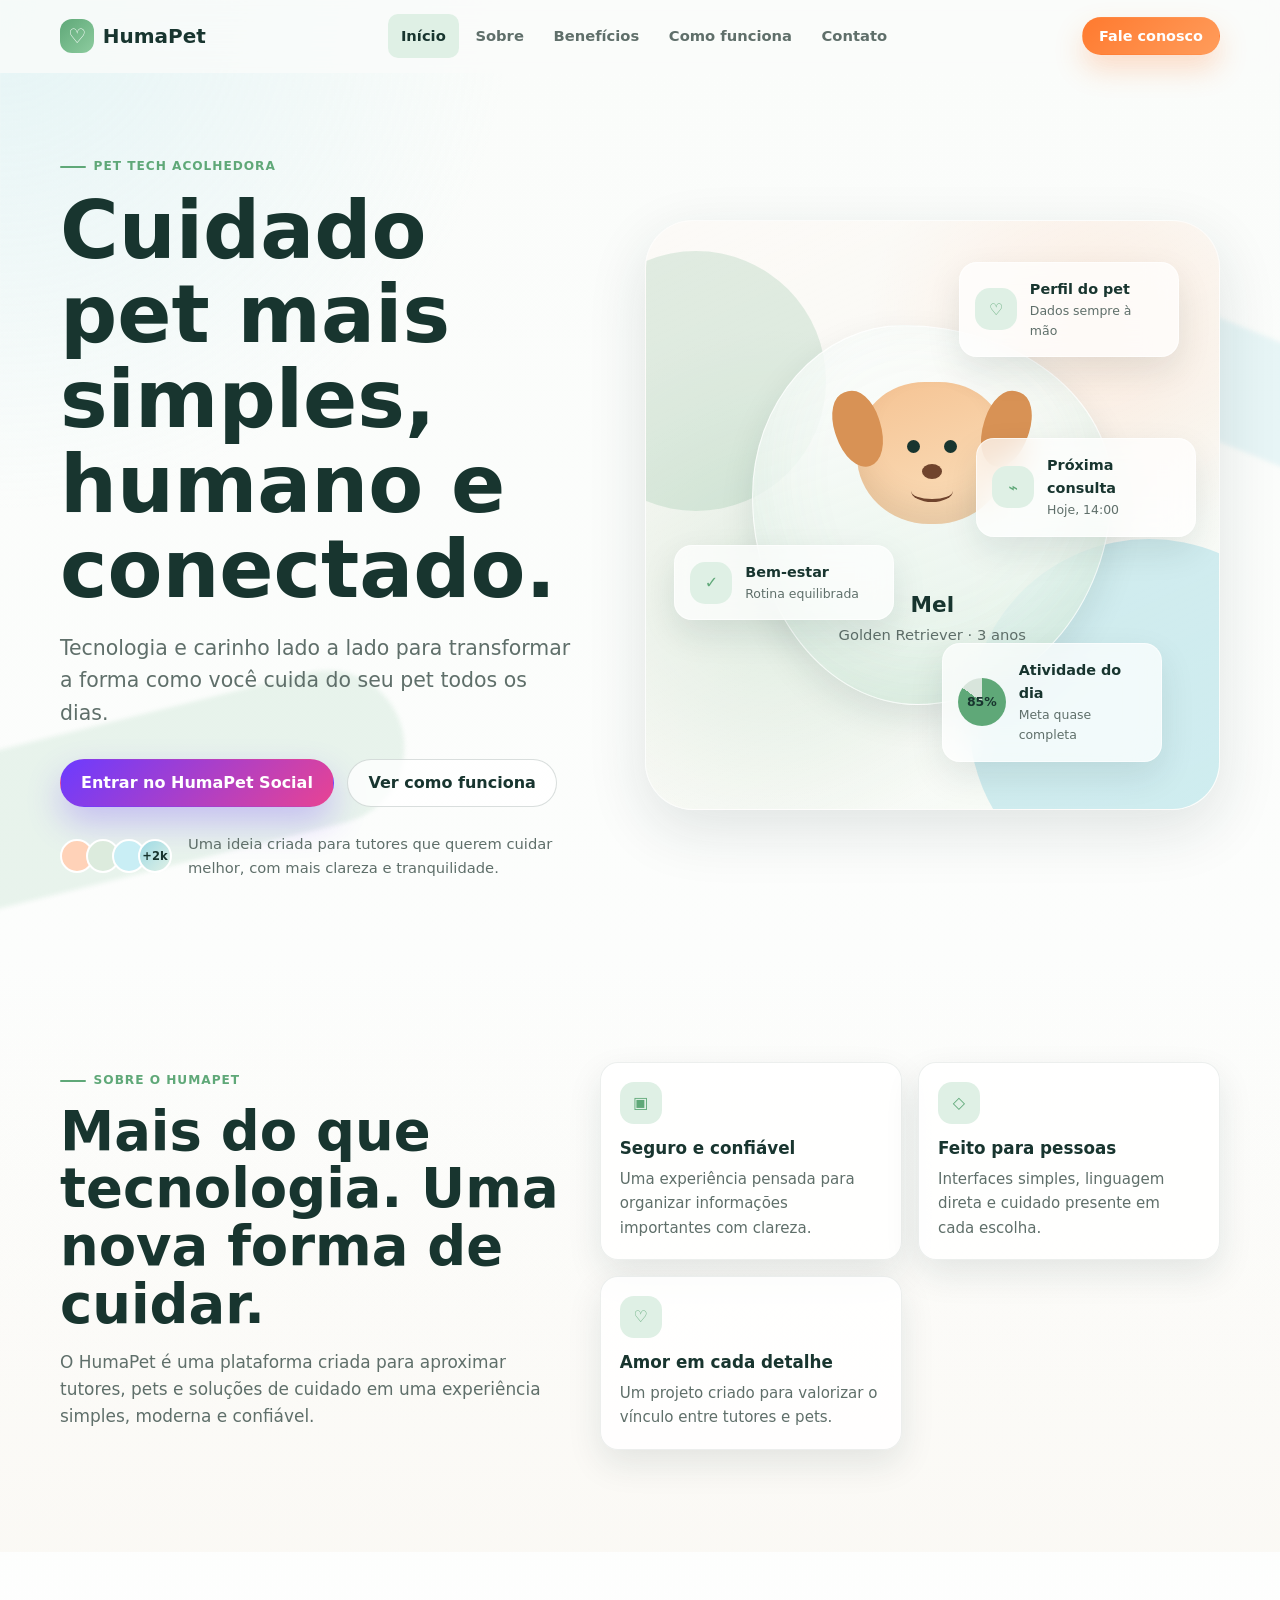
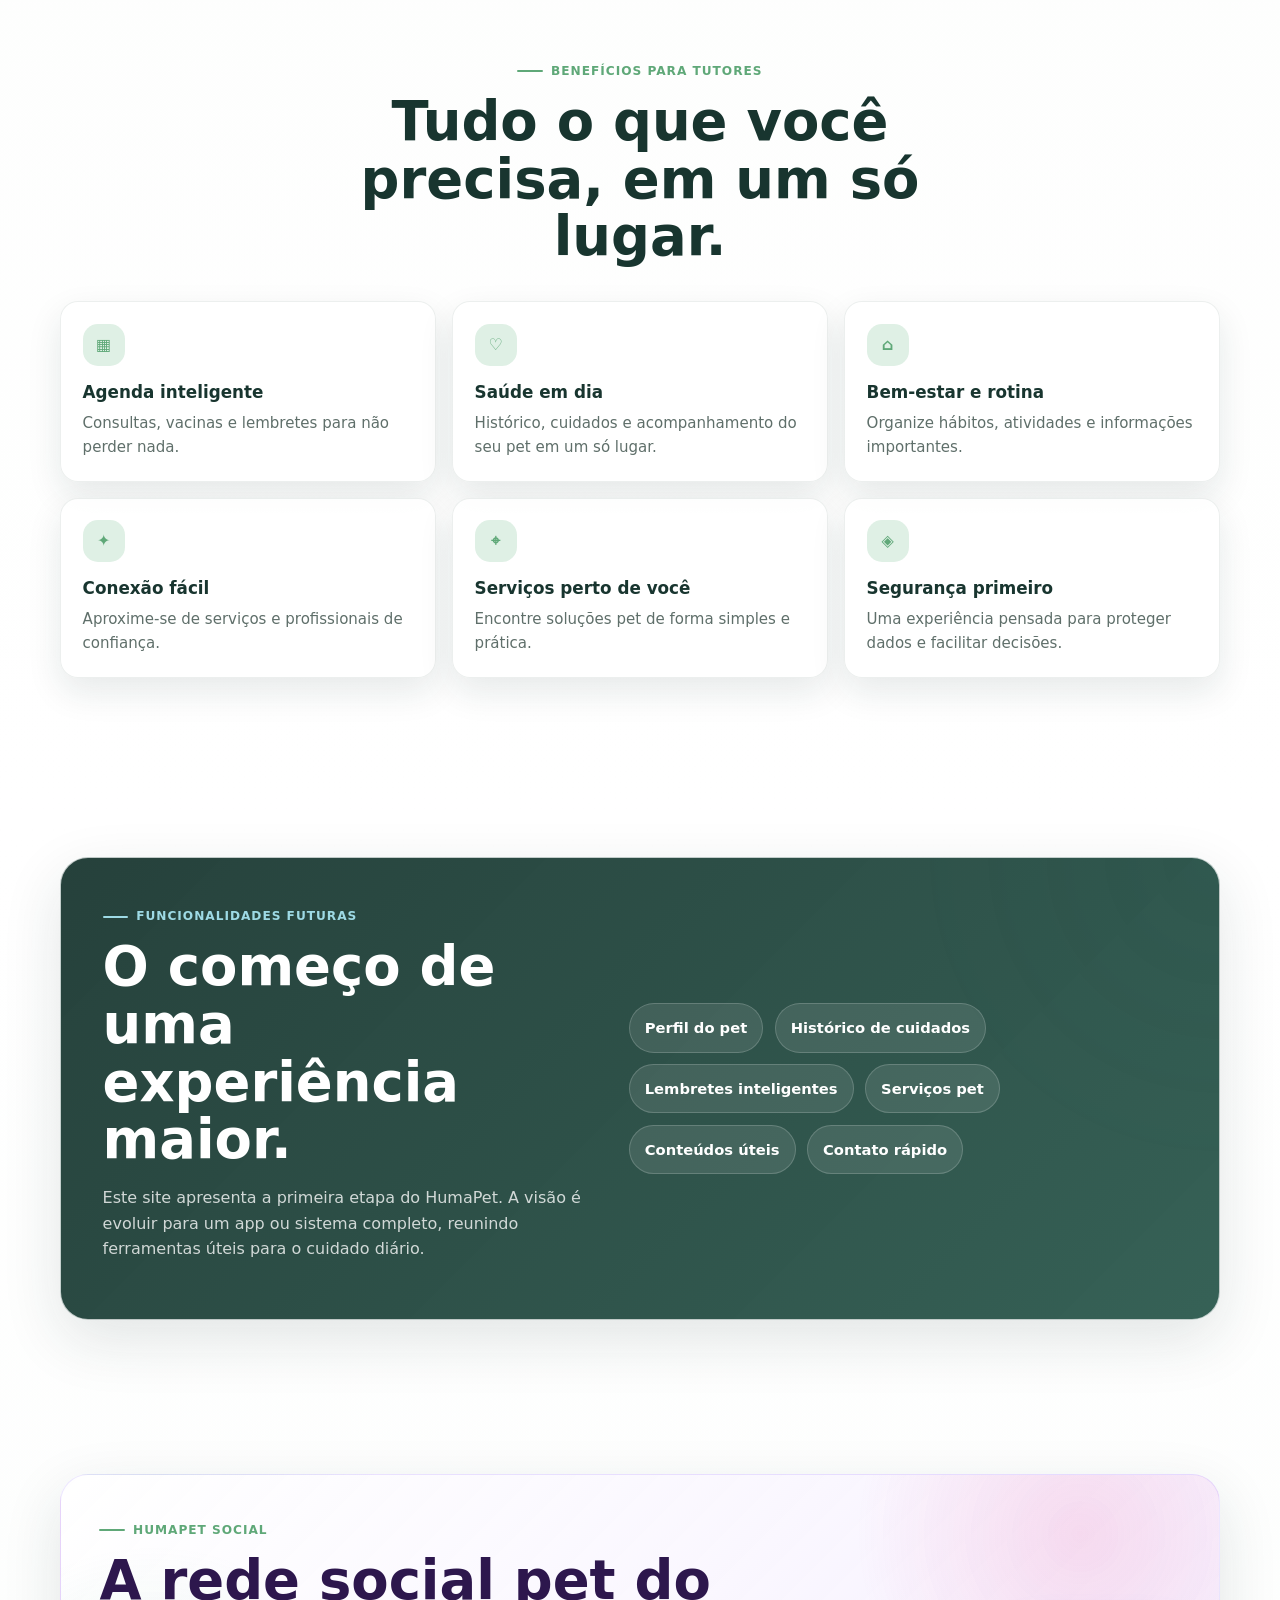
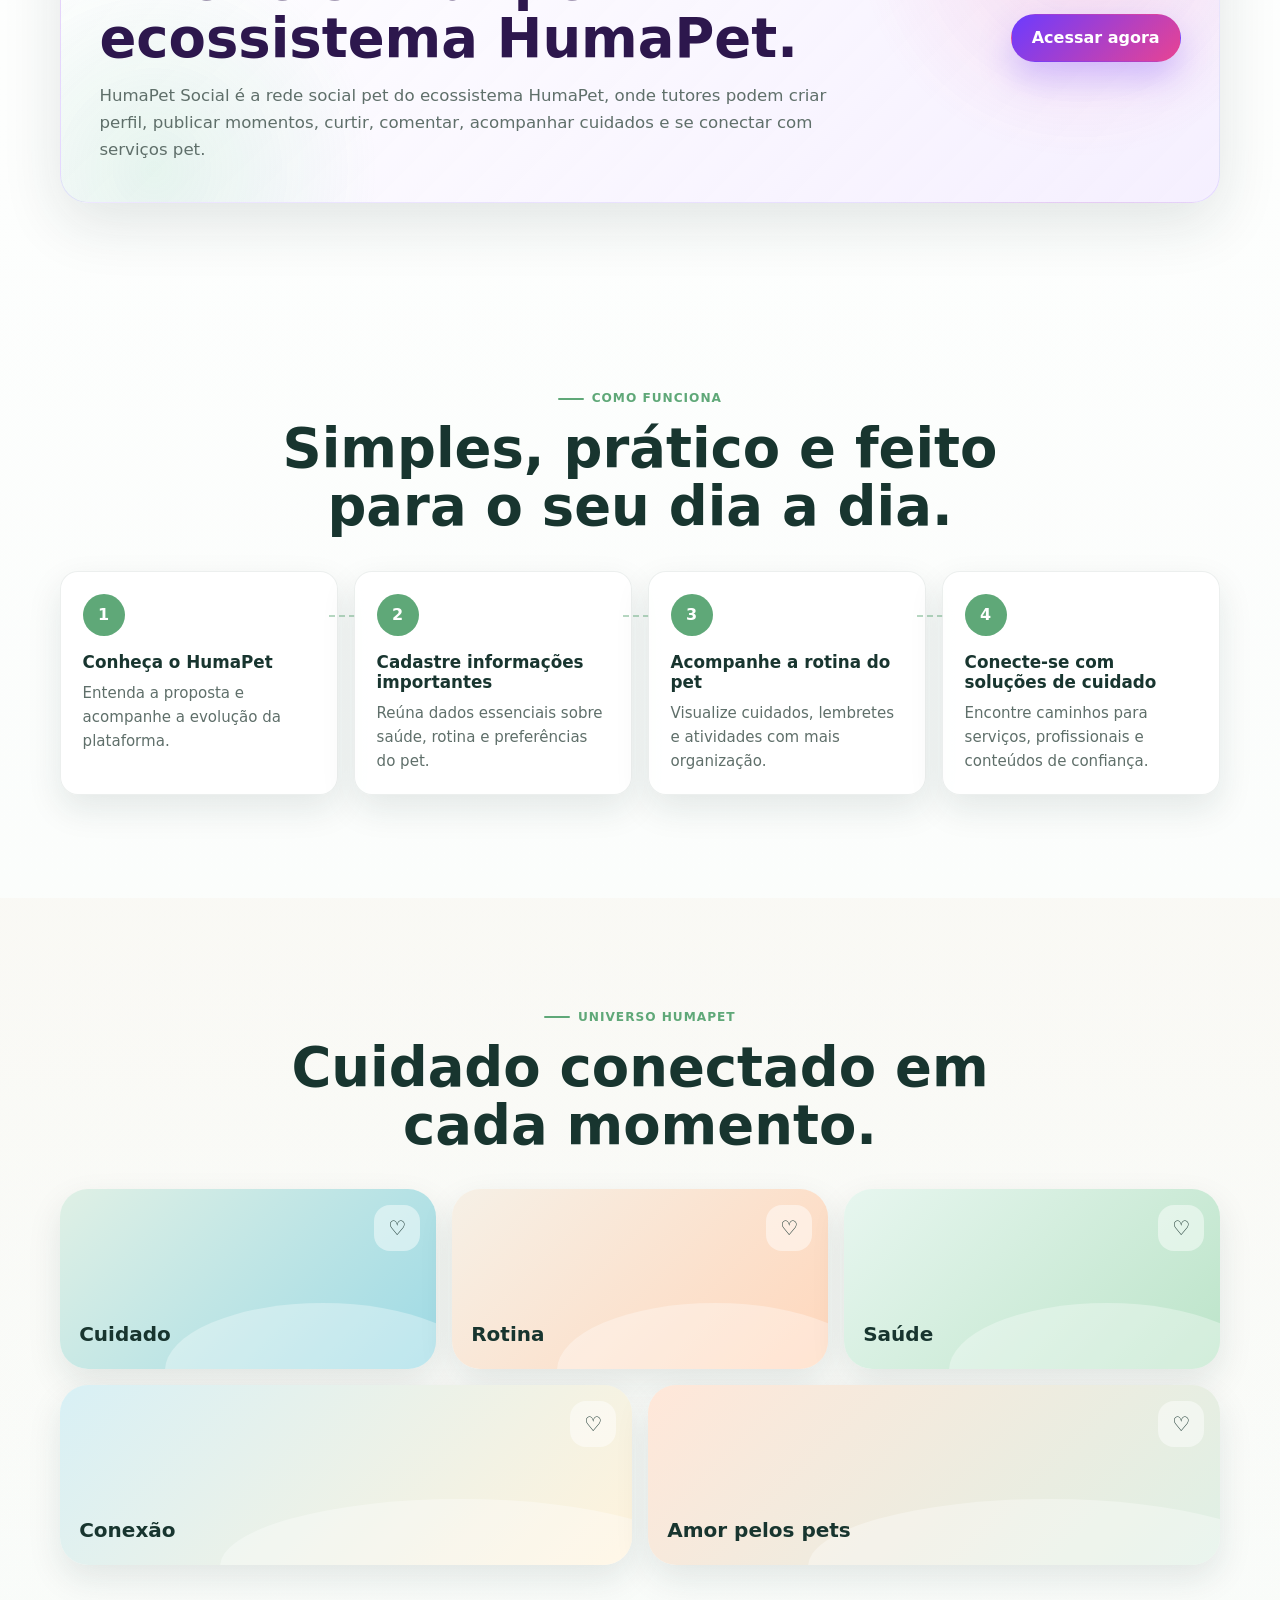
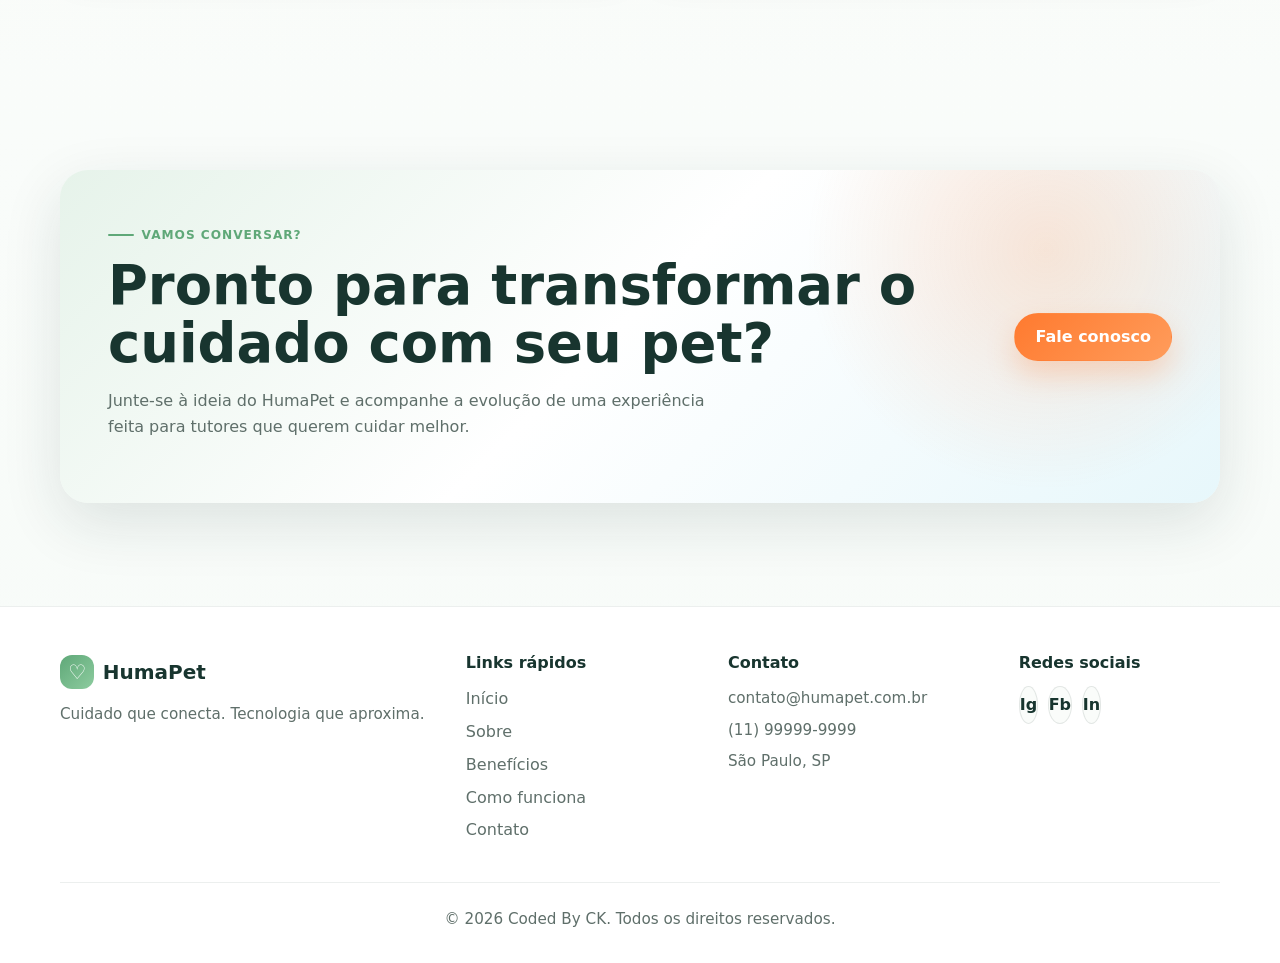
==== commit 774711b6: "Adiciona acesso ao app pela landing page" ====
--- a/index.html
+++ b/index.html
@@ -7,7 +7,7 @@
   <meta name="keywords" content="HumaPet, pet tech, cuidado pet, saúde animal, tecnologia para pets, tutores">
   <meta name="author" content="Coded By CK">
   <meta name="theme-color" content="#5FA878">
-  <title>HumaPet | Cuidado pet mais simples e conectado</title>
+  <title>HumaPet | Cuidado, comunidade e tecnologia pet</title>
   <link rel="stylesheet" href="assets/css/style.css">
 </head>
 <body>
@@ -54,8 +54,8 @@
           </p>
 
           <div class="hero-actions">
-            <a class="btn btn-primary" href="#sobre">Conheça o HumaPet</a>
-            <a class="btn btn-secondary" href="#como-funciona">Como funciona</a>
+            <a class="btn btn-primary btn-social" href="./app.html" aria-label="Entrar no aplicativo HumaPet Social">Entrar no HumaPet Social</a>
+            <a class="btn btn-secondary" href="#como-funciona">Ver como funciona</a>
           </div>
 
           <div class="hero-trust" aria-label="Indicadores de confiança">
@@ -215,6 +215,19 @@
       </div>
     </section>
 
+    <section class="section social-entry" aria-labelledby="social-entry-title">
+      <div class="container social-entry-card reveal">
+        <div class="social-entry-copy">
+          <span class="section-kicker">HumaPet Social</span>
+          <h2 id="social-entry-title">A rede social pet do ecossistema HumaPet.</h2>
+          <p>
+            HumaPet Social é a rede social pet do ecossistema HumaPet, onde tutores podem criar perfil, publicar momentos, curtir, comentar, acompanhar cuidados e se conectar com serviços pet.
+          </p>
+        </div>
+        <a class="btn btn-primary btn-social" href="./app.html" aria-label="Acessar agora o HumaPet Social">Acessar agora</a>
+      </div>
+    </section>
+
     <section class="section how" id="como-funciona">
       <div class="container">
         <div class="section-heading reveal">
--- a/assets/css/style.css
+++ b/assets/css/style.css
@@ -8,6 +8,9 @@
   --color-white: #ffffff;
   --color-cta: #ff7a2f;
   --color-cta-dark: #de5d17;
+  --color-social: #6c3bff;
+  --color-social-2: #e84393;
+  --color-social-soft: #f3ecff;
   --color-text: #17211f;
   --color-muted: #5f6f6a;
   --color-line: rgba(23, 33, 31, 0.1);
@@ -169,6 +172,17 @@
 
 .btn-primary:hover {
   background: linear-gradient(135deg, var(--color-cta-dark), var(--color-cta));
+}
+
+.btn-social {
+  background: linear-gradient(135deg, var(--color-social), var(--color-social-2));
+  color: var(--color-white);
+  box-shadow: 0 16px 34px rgba(108, 59, 255, 0.28);
+}
+
+.btn-social:hover {
+  background: linear-gradient(135deg, #5a2fe0, var(--color-social-2));
+  box-shadow: 0 20px 44px rgba(232, 67, 147, 0.24);
 }
 
 .btn-secondary {
@@ -752,6 +766,37 @@
   font-weight: 750;
 }
 
+.social-entry {
+  padding-block: clamp(3rem, 6vw, 5rem);
+}
+
+.social-entry-card {
+  display: grid;
+  gap: 1.5rem;
+  align-items: center;
+  padding: clamp(1.35rem, 4vw, 2.4rem);
+  border: 1px solid rgba(108, 59, 255, 0.12);
+  border-radius: var(--radius-lg);
+  background:
+    radial-gradient(circle at 88% 18%, rgba(232, 67, 147, 0.15), transparent 14rem),
+    radial-gradient(circle at 8% 90%, rgba(111, 207, 151, 0.16), transparent 14rem),
+    linear-gradient(135deg, rgba(255, 255, 255, 0.96), rgba(243, 236, 255, 0.82));
+  box-shadow: var(--shadow-soft);
+}
+
+.social-entry-copy {
+  max-width: 760px;
+}
+
+.social-entry-copy h2 {
+  color: #2d174d;
+}
+
+.social-entry-copy p {
+  margin-bottom: 0;
+  font-size: 1.04rem;
+}
+
 .steps {
   display: grid;
   gap: 1rem;
@@ -1022,6 +1067,10 @@
   .cta-panel {
     grid-template-columns: minmax(0, 1fr) auto;
   }
+
+  .social-entry-card {
+    grid-template-columns: minmax(0, 1fr) auto;
+  }
 }
 
 @media (min-width: 768px) {
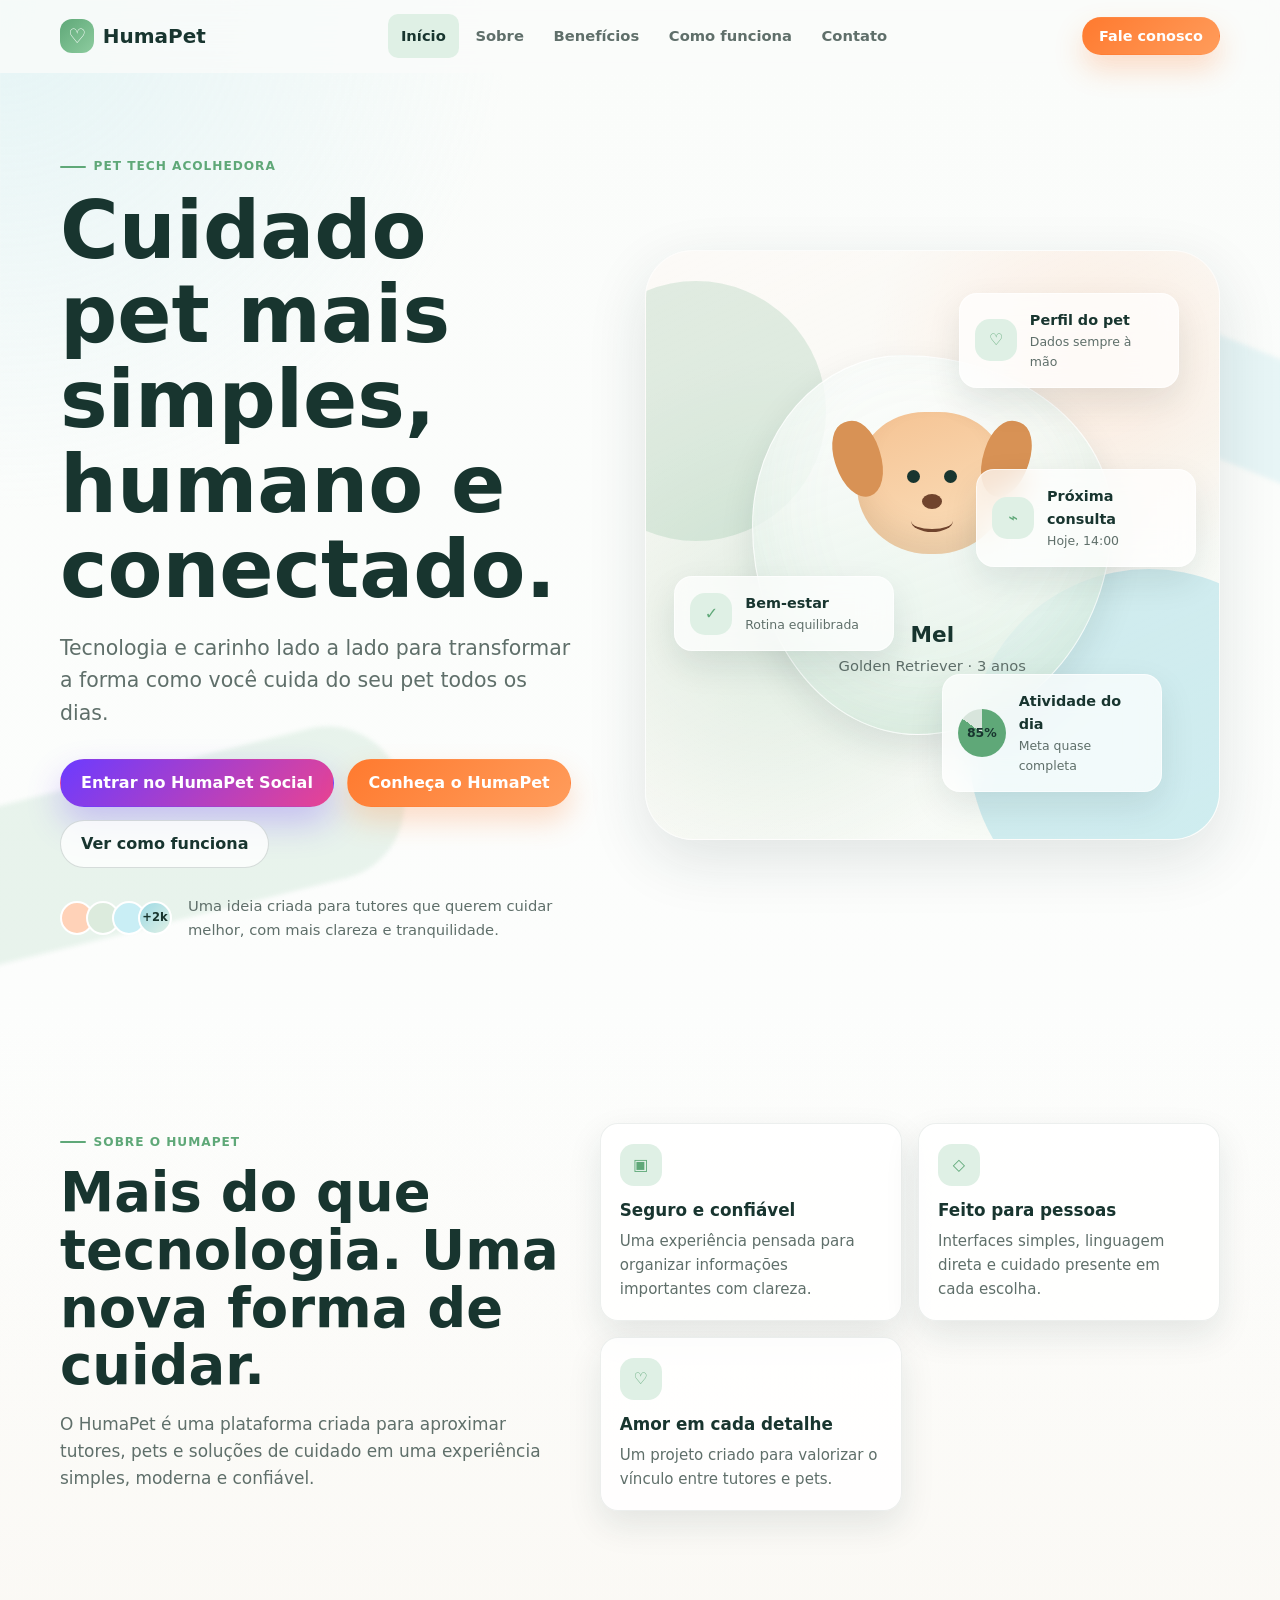
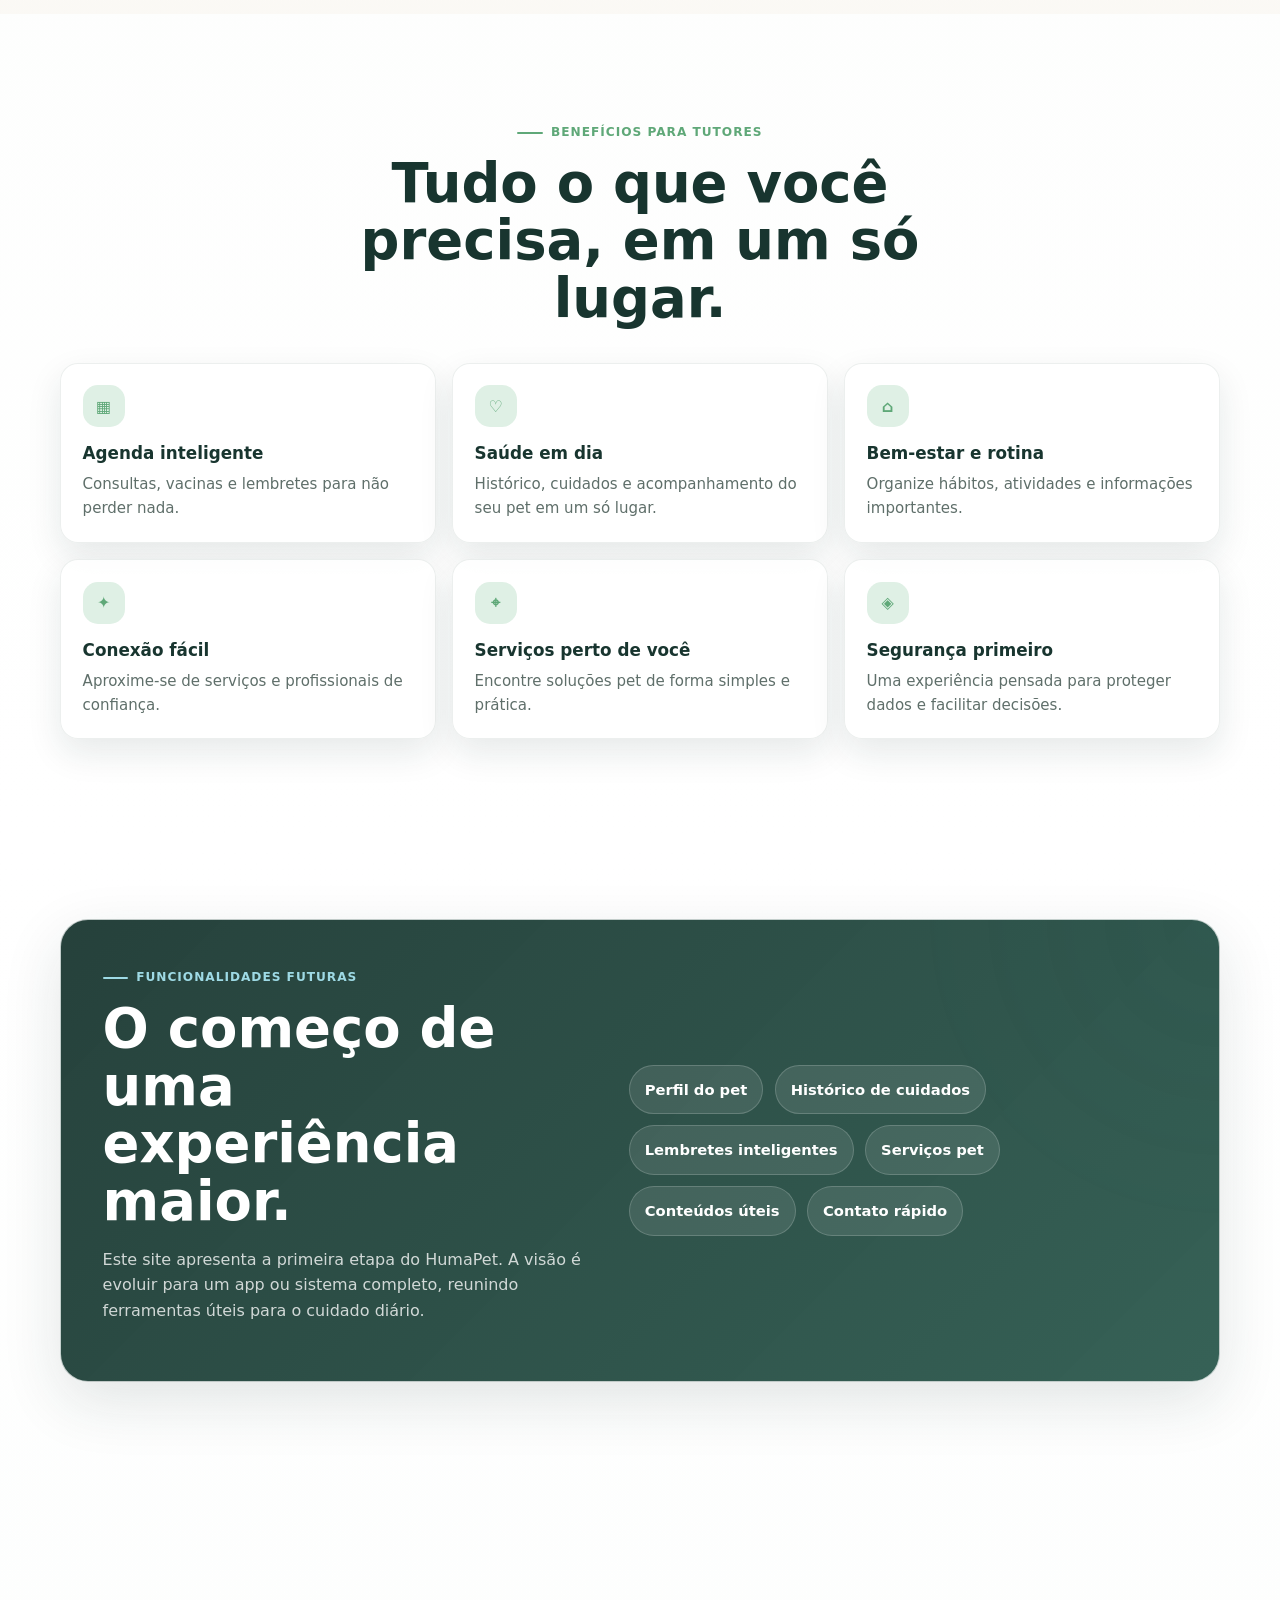
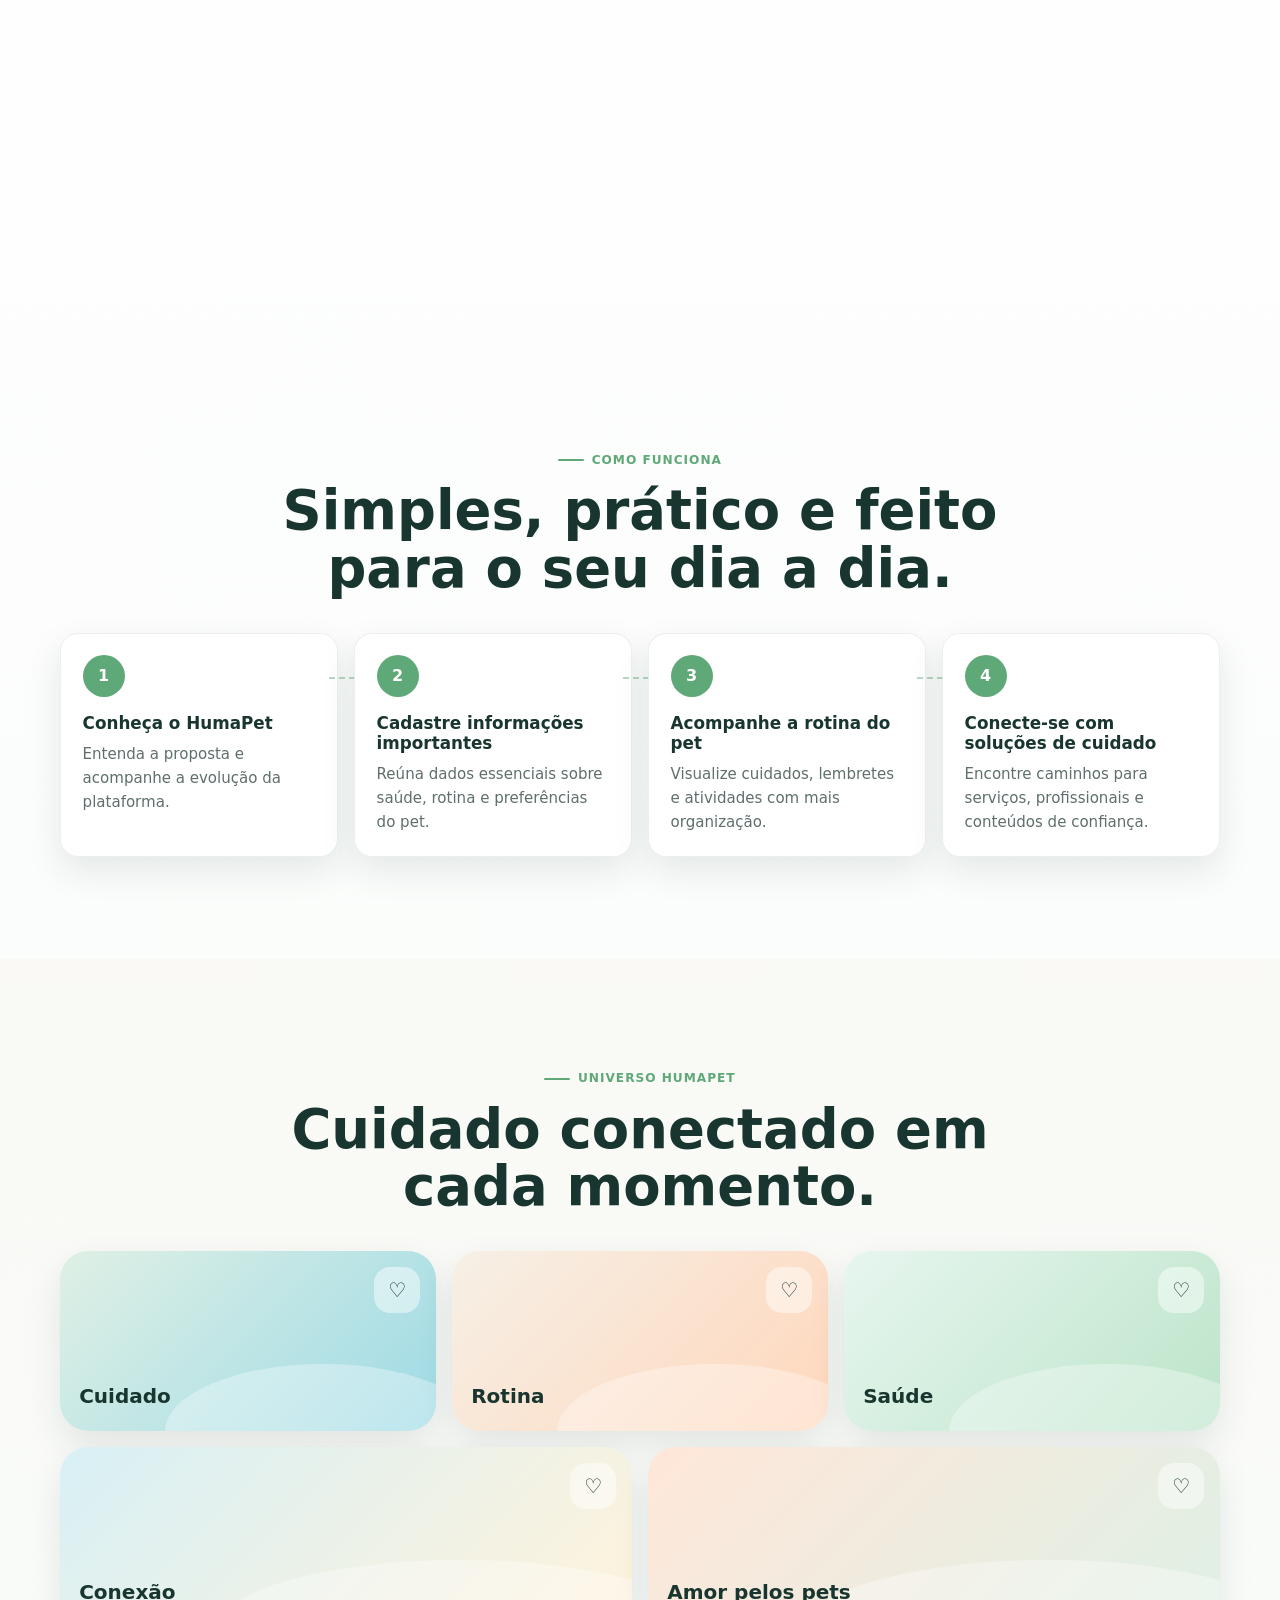
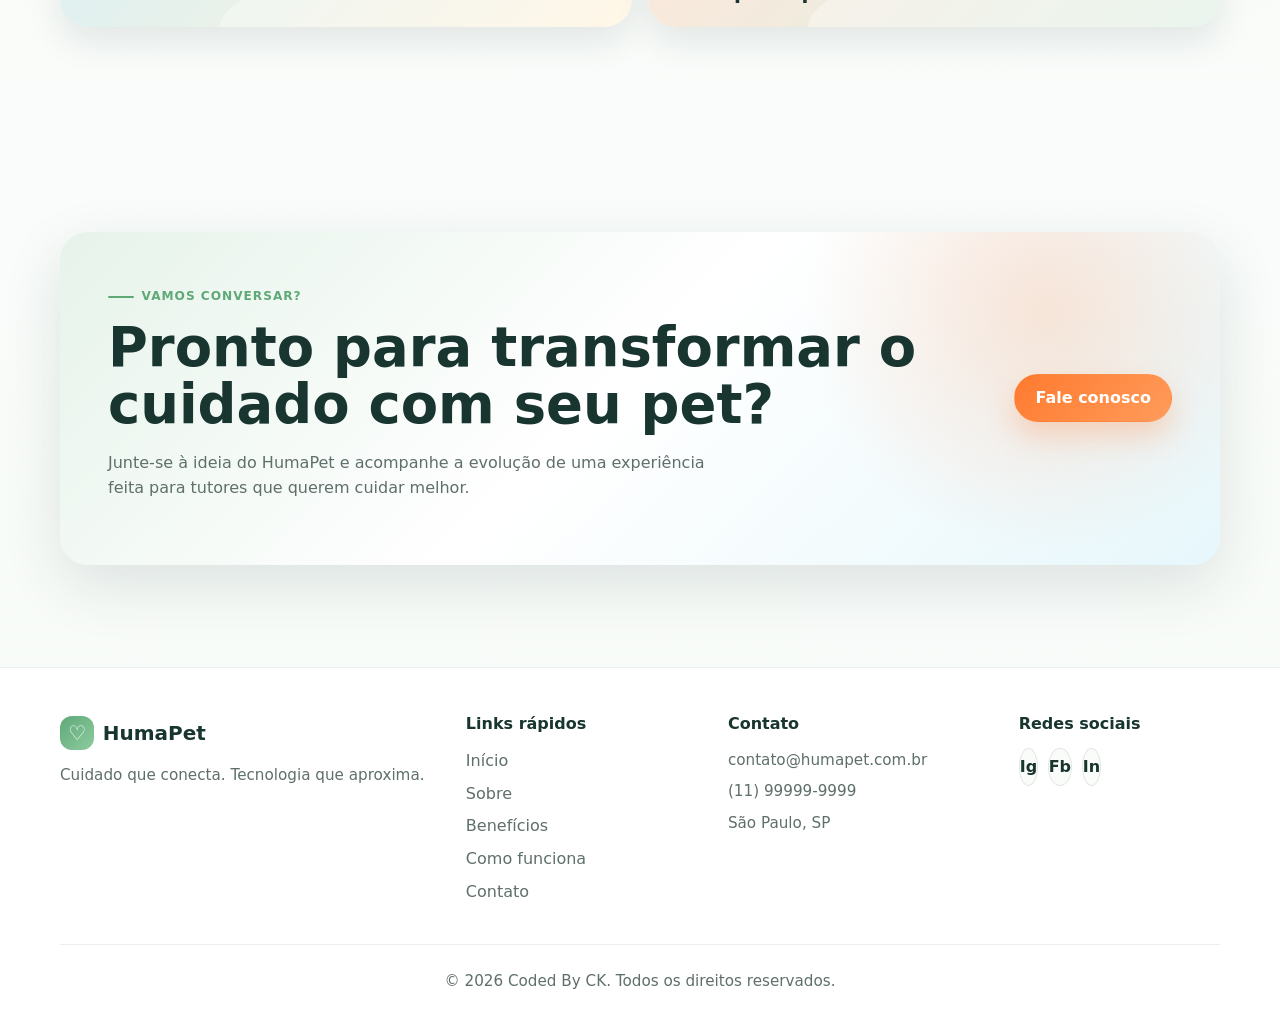
==== commit 8d2aef78: "Adiciona botao de acesso ao app na landing" ====
--- a/index.html
+++ b/index.html
@@ -55,6 +55,7 @@
 
           <div class="hero-actions">
             <a class="btn btn-primary btn-social" href="./app.html" aria-label="Entrar no aplicativo HumaPet Social">Entrar no HumaPet Social</a>
+            <a class="btn btn-primary" href="#sobre">Conheça o HumaPet</a>
             <a class="btn btn-secondary" href="#como-funciona">Ver como funciona</a>
           </div>
 
